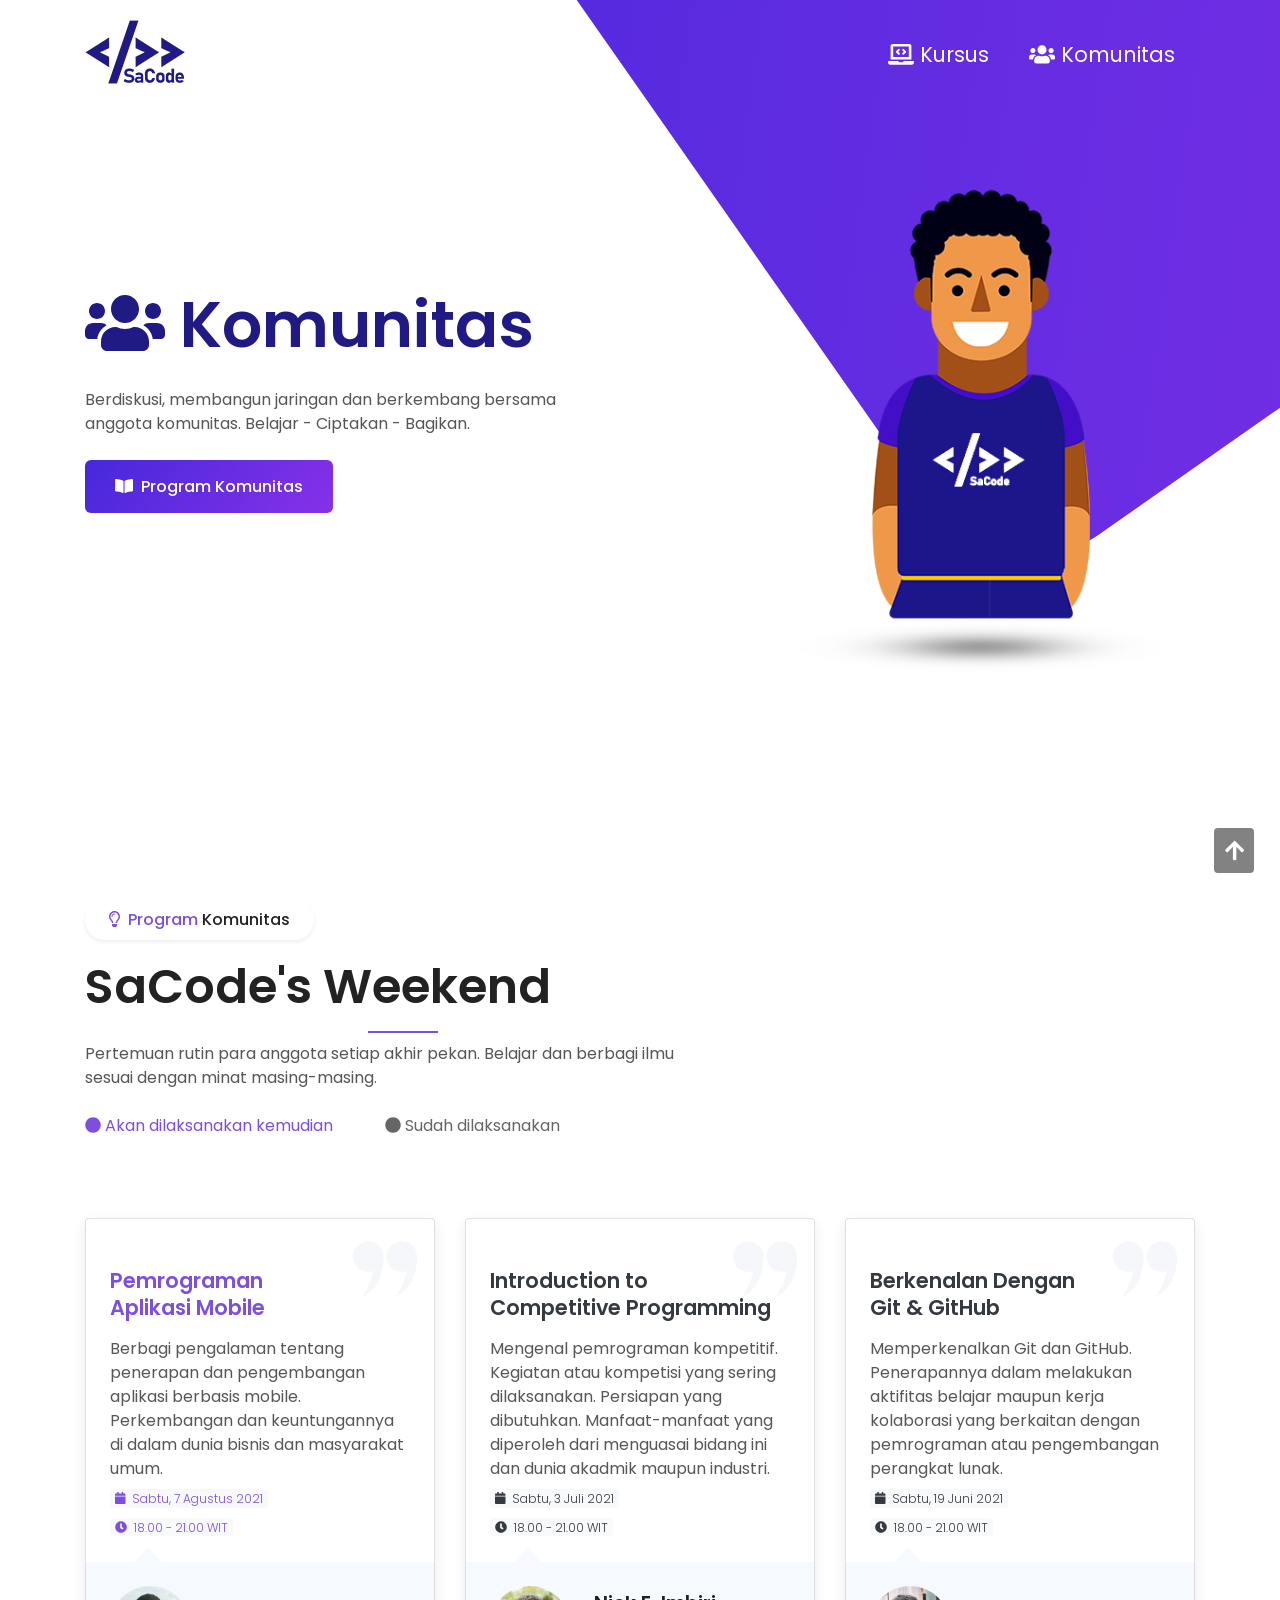
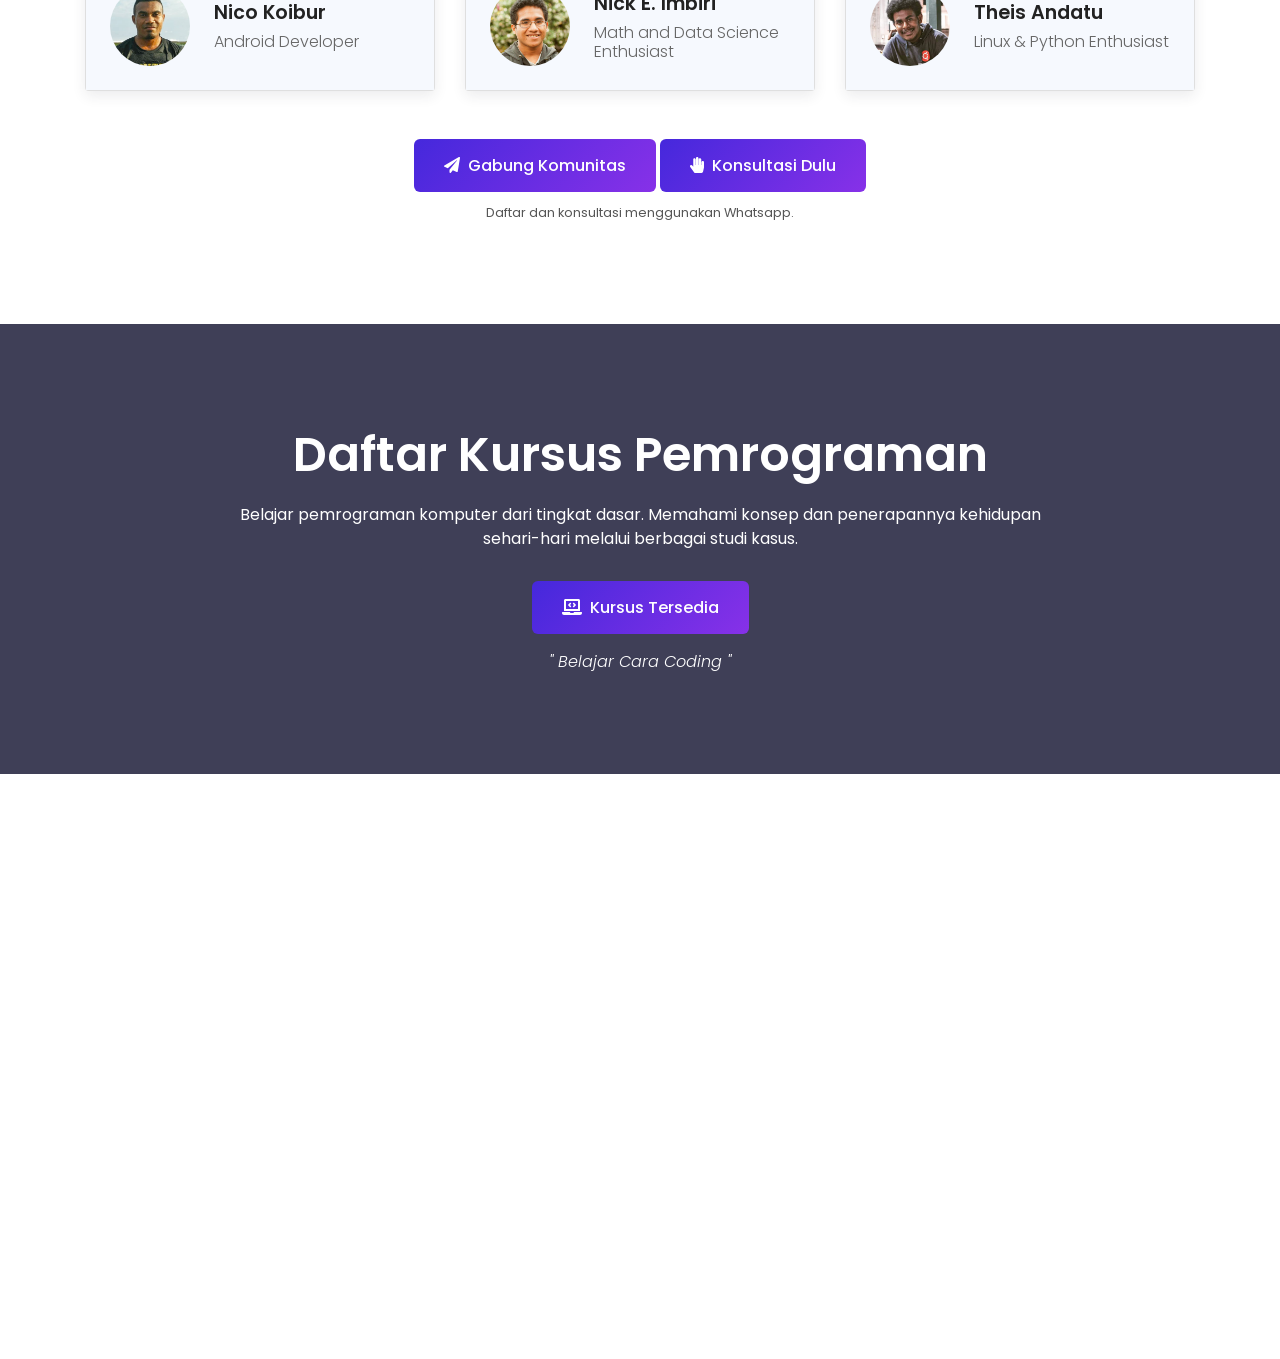
==== komunitas.html @ b1b169da "add all files" ====
<!doctype html>
<html class="no-js" lang="en">

<head>
    <meta charset="UTF-8">
    <meta name="description" content="">
    <meta http-equiv="X-UA-Compatible" content="IE=edge">
    <meta name="viewport" content="width=device-width, initial-scale=1, shrink-to-fit=no">
    <!-- The above 4 meta tags *must* come first in the head; any other head content must come *after* these tags -->

    <!-- Title  -->
    <title>SaCode</title>
    <meta property="og:locale" content="id_ID" />
    <meta property="og:type" content="website" />
    <meta property="og:title" content="Komunitas SaCode - Learn How To Code" />
    <meta property="og:description" content="Berdiskusi, membangun jaringan dan berkembang bersama
    anggota komunitas. Belajar - Ciptakan - Bagikan." />
    <meta property="og:url" content="https://sacode.web.id/komuntias" />
    <meta property="og:site_name" content="SaCode - Learn How To Code" />

    <!-- Favicon  -->
    <link rel="icon" href="assets/img/favicon.png">

    <!-- ***** All CSS Files ***** -->

    <!-- Style css -->
    <link rel="stylesheet" href="assets/css/style.css">

</head>

<body class="homepage-4">
    <!--====== Scroll To Top Area Start ======-->
    <div id="scrollUp" title="Scroll To Top">
        <i class="fas fa-arrow-up"></i>
    </div>
    <!--====== Scroll To Top Area End ======-->

    <div class="main">
        <!-- ***** Header Start ***** -->
        <header class="navbar navbar-sticky navbar-expand-lg navbar-dark">
            <div class="container position-relative">
                <a class="navbar-brand" href="/">
                    <img class="navbar-brand-regular" src="assets/img/logo/logo-sacode.png" alt="brand-logo">
                    <img class="navbar-brand-sticky" src="assets/img/logo/logo-sacode.png" alt="sticky brand-logo">
                </a>
                <button class="navbar-toggler d-lg-none" type="button" data-toggle="navbarToggler"
                    aria-label="Toggle navigation">
                    <span class="navbar-toggler-icon"></span>
                </button>

                <div class="navbar-inner">
                    <!--  Mobile Menu Toggler -->
                    <button class="navbar-toggler d-lg-none" type="button" data-toggle="navbarToggler"
                        aria-label="Toggle navigation">
                        <span class="navbar-toggler-icon"></span>
                    </button>
                    <nav>
                        <ul class="navbar-nav" id="navbar-nav">
                            <li class="nav-item">
                                <a class="nav-link" href="kursus"> <i class="fas fa-laptop-code"></i>
                                    Kursus</a>
                            </li>
                            <li class="nav-item">
                                <a class="nav-link" href="komunitas"> <i class="fas fa-users"></i> Komunitas</a>
                            </li>

                        </ul>
                    </nav>
                </div>
            </div>
        </header>
        <!-- ***** Header End ***** -->

        <!-- ***** Welcome Area Start ***** -->
        <section id="home" class="section welcome-area bg-inherit h-100vh overflow-hidden">
            <div class="shapes-container">
                <div class="bg-shape"></div>
            </div>
            <div class="container h-100">
                <div class="row align-items-center h-100">
                    <!-- Welcome Intro Start -->
                    <div class="col-12 col-md-7">
                        <div class="welcome-intro">
                            <h1 style="color:#201a84"><i class="fas fa-users"></i> Komunitas</h1>
                            <p class="my-4">Berdiskusi, membangun jaringan dan berkembang bersama <br> anggota
                                komunitas. Belajar - Ciptakan - Bagikan.
                            </p>
                            <a href="#programs" class="btn scroll"> <i class="fas fa-book-open mr-1"></i>
                                Program Komunitas</a>
                        </div>
                    </div>
                    <div class="col-12 col-md-5">
                        <!-- Welcome Thumb -->
                        <div class="welcome-thumb" data-aos="fade-down" data-aos-delay="500" data-aos-duration="1000">
                            <img src="assets/img/welcome/theis-sacode-avatar.png" alt="">
                        </div>
                    </div>
                </div>
            </div>
        </section>
        <!-- ***** Welcome Area End ***** -->



        <!-- ***** Programs Area Start ***** -->
        <section id="programs" class="review-area ptb_100">
            <div class="container">
                <div class="row">
                    <div class="col-12 col-md-10 col-lg-7">
                        <!-- Section Heading -->
                        <div class="section-heading">
                            <span class="d-inline-block rounded-pill shadow-sm fw-5 px-4 py-2 mb-3">
                                <i class="far fa-lightbulb text-primary mr-1"></i>
                                <span class="text-primary">Program</span>
                                Komunitas
                            </span>
                            <h2>SaCode's Weekend</h2>
                            <p class="d-none d-sm-block mt-4">Pertemuan rutin para anggota setiap akhir pekan.
                                Belajar dan berbagi ilmu sesuai dengan minat masing-masing. <br> <br>
                                <span class="text-primary"><i class="fas fa-circle"></i> Akan dilaksanakan
                                    kemudian</span>
                                <span class="text-secondary ml-lg-5"><i class="fas fa-circle"></i> Sudah
                                    dilaksanakan</span>
                            </p>
                            <p class="d-block d-sm-none mt-4">Pertemuan rutin para anggota setiap akhir pekan.
                                Belajar dan berbagi ilmu sesuai dengan minat masing-masing. <br> <br>
                                <span class="text-primary"><i class="fas fa-circle"></i> Akan dilaksanakan
                                    kemudian</span>
                                <span class="text-secondary ml-lg-5"><i class="fas fa-circle"></i> Sudah
                                    dilaksanakan</span>
                            </p>
                        </div>
                    </div>
                </div>
                <div class="row">
                    <div class="col-12 col-md-6 col-lg-4 res-margin">
                        <!-- Single Review -->
                        <div class="single-review card">
                            <!-- Card Top -->
                            <div class="card-top p-4">
                                <h4 class="text-primary mt-4 mb-3">Pemrograman<br> Aplikasi Mobile</h4>
                                <!-- Review Text -->
                                <div class="review-text">
                                    <p>Berbagi pengalaman tentang penerapan dan pengembangan aplikasi berbasis mobile.
                                        Perkembangan dan keuntungannya di dalam dunia bisnis dan masyarakat umum.</p>
                                    <span class="badge badge-dark bg-light mt-2 fw-3 text-primary">
                                        <i class="fas fa-calendar mr-1"></i> Sabtu, 7 Agustus 2021
                                    </span> <br>
                                    <span class="badge badge-dark bg-light mt-2 fw-3 text-primary">
                                        <i class="fas fa-clock mr-1"></i> 18.00 - 21.00 WIT
                                    </span>
                                </div>

                                <!-- Quotation Icon -->
                                <div class="quot-icon">
                                    <img class="avatar-md" src="assets/img/icon/quote.png" alt="">
                                </div>
                            </div>
                            <!-- Reviewer -->
                            <div class="reviewer media bg-gray p-4">
                                <!-- Reviewer Thumb -->
                                <div class="reviewer-thumb">
                                    <img class="avatar-lg radius-100"
                                        src="assets/img/sacodesweekend/sacodesweekend-nico.png" alt="">
                                </div>
                                <!-- Reviewer Media -->
                                <div class="reviewer-meta media-body align-self-center ml-4">
                                    <h5 class="reviewer-name color-primary mb-2">Nico Koibur</h5>
                                    <h6 class="text-secondary fw-3">Android Developer</h6>
                                </div>
                            </div>
                        </div>
                    </div>
                    <div class="col-12 col-md-6 col-lg-4 res-margin">
                        <!-- Single Review -->
                        <div class="single-review card">
                            <!-- Card Top -->
                            <div class="card-top p-4">
                                <h4 class="text-dark mt-4 mb-3">Introduction to<br> Competitive Programming</h4>
                                <!-- Review Text -->
                                <div class="review-text">
                                    <p>Mengenal pemrograman kompetitif. Kegiatan atau kompetisi yang sering
                                        dilaksanakan. Persiapan yang dibutuhkan. Manfaat-manfaat yang diperoleh dari
                                        menguasai bidang ini dan dunia akadmik maupun industri.</p>
                                    <span class="badge badge-dark bg-light mt-2 fw-3 text-dark">
                                        <i class="fas fa-calendar mr-1"></i> Sabtu, 3 Juli 2021
                                    </span> <br>
                                    <span class="badge badge-dark bg-light mt-2 fw-3 text-dark">
                                        <i class="fas fa-clock mr-1"></i> 18.00 - 21.00 WIT
                                    </span>
                                </div>

                                <!-- Quotation Icon -->
                                <div class="quot-icon">
                                    <img class="avatar-md" src="assets/img/icon/quote.png" alt="">
                                </div>
                            </div>
                            <!-- Reviewer -->
                            <div class="reviewer media bg-gray p-4">
                                <!-- Reviewer Thumb -->
                                <div class="reviewer-thumb">
                                    <img class="avatar-lg radius-100"
                                        src="assets/img/sacodesweekend/sacodesweekend-nick.png" alt="">
                                </div>
                                <!-- Reviewer Media -->
                                <div class="reviewer-meta media-body align-self-center ml-4">
                                    <h5 class="reviewer-name color-primary mb-2">Nick E. Imbiri</h5>
                                    <h6 class="text-secondary fw-3">Math and Data Science Enthusiast</h6>
                                </div>
                            </div>
                        </div>
                    </div>
                    <div class="col-12 col-md-6 col-lg-4 res-margin">
                        <!-- Single Review -->
                        <div class="single-review card">
                            <!-- Card Top -->
                            <div class="card-top p-4">
                                <h4 class="text-dark mt-4 mb-3">Berkenalan Dengan <br> Git & GitHub</h4>
                                <!-- Review Text -->
                                <div class="review-text">
                                    <p>Memperkenalkan Git dan GitHub. Penerapannya dalam melakukan aktifitas belajar
                                        maupun kerja kolaborasi yang berkaitan dengan pemrograman atau pengembangan
                                        perangkat
                                        lunak.</p>
                                    <span class="badge badge-dark bg-light mt-2 fw-3 text-dark">
                                        <i class="fas fa-calendar mr-1"></i> Sabtu, 19 Juni 2021
                                    </span> <br>
                                    <span class="badge badge-dark bg-light mt-2 fw-3 text-dark">
                                        <i class="fas fa-clock mr-1"></i> 18.00 - 21.00 WIT
                                    </span>
                                </div>

                                <!-- Quotation Icon -->
                                <div class="quot-icon">
                                    <img class="avatar-md" src="assets/img/icon/quote.png" alt="">
                                </div>
                            </div>
                            <!-- Reviewer -->
                            <div class="reviewer media bg-gray p-4">
                                <!-- Reviewer Thumb -->
                                <div class="reviewer-thumb">
                                    <img class="avatar-lg radius-100"
                                        src="assets/img/sacodesweekend/sacodesweekend-theis.png" alt="">
                                </div>
                                <!-- Reviewer Media -->
                                <div class="reviewer-meta media-body align-self-center ml-4">
                                    <h5 class="reviewer-name color-primary mb-2">Theis Andatu</h5>
                                    <h6 class="text-secondary fw-3">Linux & Python Enthusiast</h6>
                                </div>
                            </div>
                        </div>
                    </div>

                </div>

                <div class="row wow fadeInUp mt-5">
                    <div class="col-12 text-center">
                        <a href="https://wa.link/cdllbk" target="_blank" class="btn">
                            <div class="fas fa-paper-plane mr-1"></div> Gabung Komunitas
                        </a>
                        <a href="https://wa.link/e5fuha" target="_blank" class="btn">
                            <div class="fas fa-hand-paper mr-1"></div> Konsultasi Dulu
                        </a>
                    </div>
                    <div class="col-12 text-center mt-2">
                        <small>Daftar dan konsultasi menggunakan Whatsapp.</small>
                    </div>
                </div>

            </div>
        </section>
        <!-- ***** Programs Area End ***** -->





        <!-- ***** Download Area Start ***** -->
        <section class="section download-area overlay-dark ptb_100">
            <div class="container">
                <div class="row justify-content-center">
                    <div class="col-12 col-md-10 col-lg-9">
                        <!-- Download Text -->
                        <div class="download-text text-center">
                            <h2 class="text-white">Daftar Kursus Pemrograman</h2>
                            <p class="text-white my-3 d-none d-sm-block">Belajar pemrograman komputer dari tingkat
                                dasar. Memahami konsep dan penerapannya kehidupan sehari-hari melalui berbagai studi
                                kasus.</p>
                            <p class="text-white my-3 d-block d-sm-none">Belajar pemrograman komputer dari tingkat
                                dasar. Memahami konsep dan penerapannya kehidupan sehari-hari melalui berbagai studi
                                kasus.</p>
                            <!-- Store Buttons -->
                            <div class="button-group store-buttons d-flex justify-content-center">
                                <a href="kursus" class="btn btn-lg btn-primary">
                                    <i class="fas fa-laptop-code mr-1"></i> Kursus Tersedia
                                </a>
                            </div>
                            <span class="d-inline-block text-white fw-3 font-italic mt-3">" Belajar Cara Coding
                                "</span>
                        </div>
                    </div>
                </div>
            </div>
        </section>
        <!-- ***** Download Area End ***** -->


        <!--====== Height Emulator Area Start ======-->
        <div class="height-emulator d-none d-lg-block"></div>
        <!--====== Height Emulator Area End ======-->

        <!--====== Footer Area Start ======-->
        <footer class="footer-area footer-fixed">
            <!-- Footer Top -->
            <div class="footer-top ptb_100">
                <div class="container">
                    <div class="row">
                        <div class="col-12 col-sm-6 col-lg-3">
                            <!-- Footer Items -->
                            <div class="footer-items">
                                <!-- Courses Description -->
                                <h3>Paket Kursus</h3>
                                <p class="mt-2 mb-3">Membekali diri dengan pengetahuan dasar.</p>
                                <p class="mt-2 mb-3">Mengetahui cara belajar dan informasi tentang sumber-sumber
                                    belajar.</p>
                                <hr>
                                <a href="404" class="btn"><i class="fas fa-laptop-code mr-1"></i>
                                    Selengkapnya</a>
                            </div>
                        </div>
                        <div class="col-12 col-sm-6 col-lg-3">
                            <!-- Footer Items -->
                            <div class="footer-items">

                                <!-- Footer Title -->
                                <ul>
                                    <li class="py-2">
                                        <a href="#">
                                            <img src="assets/img/courses/01.png" alt="" class="img img-thumbnail">
                                        </a>
                                    </li>
                                </ul>
                            </div>
                        </div>
                        <div class="col-12 col-sm-6 col-lg-3">
                            <!-- Footer Items -->
                            <div class="footer-items">
                                <!-- Footer Title -->
                                <ul>
                                    <a href="#">
                                        <img src="assets/img/courses/02.png" alt="" class="img img-thumbnail">
                                    </a>
                                </ul>
                            </div>
                        </div>
                        <div class="col-12 col-sm-6 col-lg-3">
                            <!-- Footer Items -->
                            <div class="footer-items">
                                <!-- Footer Title -->
                                <ul>
                                    <a href="#">
                                        <img src="assets/img/courses/03.png" alt="" class="img img-thumbnail">
                                    </a>
                                </ul>
                            </div>
                        </div>
                    </div>
                </div>
            </div>
            <!-- Footer Bottom -->
            <div class="footer-bottom">
                <div class="container">
                    <div class="row">
                        <div class="col-12">
                            <!-- Copyright Area -->
                            <div
                                class="copyright-area d-flex flex-wrap justify-content-center justify-content-sm-between text-center py-4">
                                <!-- Copyright Left -->
                                <div class="copyright-left">
                                    <!-- Social Media -->
                                    <a href="https://instagram.com/sacode.papua" target="_blank" class="mr-2">
                                        <i class="fab fa-instagram"></i> Instagram
                                    </a>
                                    <a href="https://linkedin.com/" target="_blank" class="mr-2">
                                        <i class="fab fa-linkedin"></i> Linkedin
                                    </a>
                                    <a href="https://fb.me/sacode-papua" target="_blank" class="mr-2">
                                        <i class="fab fa-facebook"></i> Facebook
                                    </a>
                                    <a href="https://www.youtube.com/channel/UCXo-R3CHFiX8UTgnKbqu3ag" target="_blank"
                                        class="">
                                        <i class="fab fa-youtube"></i> Youtube
                                    </a>
                                </div>
                                <!-- Copyright Right -->
                                <div class="copyright-right">&copy; Copyrights 2021 <b>SaCode</b> All rights reserved.
                                </div>
                            </div>
                        </div>
                    </div>
                </div>
        </footer>
        <!--====== Footer Area End ======-->
    </div>


    <!-- ***** All jQuery Plugins ***** -->

    <!-- jQuery(necessary for all JavaScript plugins) -->
    <script src="assets/js/jquery/jquery.min.js"></script>

    <!-- Bootstrap js -->
    <script src="assets/js/bootstrap/popper.min.js"></script>
    <script src="assets/js/bootstrap/bootstrap.min.js"></script>

    <!-- Plugins js -->
    <script src="assets/js/plugins/plugins.min.js"></script>

    <!-- Active js -->
    <script src="assets/js/active.js"></script>
</body>

</html>
---- assets/css/style.css ----
/* ************************************************************
:: Template Name: sApp - App Landing Page Template
:: Template URI: https://theme-land.com/sapp/
:: Template Author Name: theme_land
:: Template Author URI: hridoy1272@gmail.com
:: Version: 1.0.0
:: Created: 31 January 2020
:: Updated: 14 October 2020
************************************************************ 
*
*
******* :: INDEX OF CSS :: *******
:: 1.0 WEB FONTS
:: 2.0 IMPORT ALL CSS
:: 3.0 GLOBAL CSS
:: 4.0 COMMON CSS
:: 5.0 PRELOADER CSS
:: 6.0 SCROLL TO TOP AREA CSS
:: 7.0 HEADER AREA CSS
:: 8.0 WELCOME AREA CSS
    :: 8.1 WELCOME AREA HOMEPAGE-3 CSS
    :: 8.2 WELCOME AREA HOMEPAGE-4 CSS
    :: 8.3 WELCOME AREA HOMEPAGE-6 CSS
:: 9.0 COUNTER AREA CSS
:: 10.0 FEATURES AREA CSS
:: 11.0 SERVICE AREA CSS
:: 12.0 DISCOVER AREA CSS
:: 13.0 WORK AREA CSS
:: 14.0 SCREENSHOTS AREA CSS
:: 15.0 REVIEWS AREA CSS
:: 16.0 TESTIMONIAL AREA CSS
:: 17.0 PRICE PLAN AREA CSS
:: 18.0 FAQ AREA CSS
:: 19.0 TEAM AREA CSS
:: 20.0 SUBSCRIBE AREA CSS
:: 21.0 BLOG AREA CSS
:: 22.0 BREADCRUMB AREA CSS
:: 23.0 BLOG PAGE AREA CSS
:: 24.0 BLOG PAGE DETAILS AREA CSS
:: 25.0 CONTACT AREA CSS
:: 26.0 FOOTER AREA CSS
:: 27.0 ERROR AREA CSS
:: 28.0 COMING SOON AREA CSS
:: 29.0 PREVIEW AREA CSS
****************************** */
/* ******************************
:: 1.0 WEB FONTS
****************************** */
@import url("https://fonts.googleapis.com/css?family=Poppins:300,400,500,600,700&display=swap");
/* ******************************
:: 2.0 IMPORT ALL CSS
****************************** */
@import url(vendor/bootstrap.min.css);
@import url(all.min.css);
@import url(fonts/flaticon.css);
@import url(vendor/animate.min.css);
@import url(vendor/aos.css);
@import url(vendor/owl.carousel.min.css);
@import url(vendor/slick.css);
@import url(vendor/jquery.fancybox.min.css);
/* ******************************
:: 3.0 GLOBAL CSS
****************************** */
:root {
  --primary-font: 'Poppins', sans-serif;
  --h1-size: 4rem;
  --h1-weight: 600;
  --h2-size: 3rem;
  --h2-weight: 600;
  --h3-size: 1.5rem;
  --h3-weight: 600;
  --h4-size: 1.3rem;
  --h4-weight: 600;
  --h5-size: 1.2rem;
  --h5-weight: 600;
  --h6-size: 1rem;
  --h6-weight: 600;
  --p-size: 1rem;
  --p-weight: 400;
  --nav-item-color: #444;
  --nav-hover-color: #2c2e30;
  --nav-toggler-color: #7e8085;
  --primary-color: #565656;
  --primary-color-2: #7c4fe0;
  --secondary-color: #666;
  --secondary-color-2: #777;
  --social-color-1: #3b5999;
  --social-color-2: #55acee;
  --social-color-3: #dd4b39;
  --social-color-4: #00b489;
  --white-color: #ffffff;
  --primary-t-color: #222;
  --primary-p-color: #565656;
  --primary-l-color: rgba(0, 0, 0, 0.12);
  --secondary-l-color: rgba(45, 49, 54, 0.09);
  --valid-color: #28a745;
  --invalid-color: #ffa200;
  --primary-bg-color: #f6f9fe;
  --primary-bg-color-2: linear-gradient(-47deg, #8731E8 0%, #4528DC 100%);
  --primary-bg-color-3: #ffffff;
  --primary-bg-color-4: rgba(16, 16, 45, 1);
  --nav-bg-color: #d3d3d3;
}

* {
  margin: 0;
  padding: 0;
}

body {
  font-family: var(--primary-font);
  font-size: 1rem;
  line-height: 1.5;
  font-weight: 400;
  color: var(--primary-color);
}

@media (max-width: 991px) {
  .canvas-open {
    overflow: hidden;
  }
  .canvas-open .main:before {
    width: 100%;
    opacity: .95;
    visibility: visible;
  }
}

.main {
  background: var(--primary-bg-color-3);
}

section,
.section {
  position: relative;
}

.container {
  width: 100%;
  margin: 0 auto;
}

h1,
h2,
h3,
h4,
h5,
h6 {
  color: var(--primary-t-color);
  margin-bottom: 0;
}

h1 {
  font-size: var(--h1-size);
  font-weight: var(--h1-weight);
  line-height: 1.2;
}

h2 {
  font-size: var(--h2-size);
  font-weight: var(--h2-weight);
  line-height: 1.3;
}

h3 {
  font-size: var(--h3-size);
  font-weight: var(--h3-weight);
  line-height: 1.5;
}

h4 {
  font-size: var(--h4-size);
  font-weight: var(--h4-weight);
  line-height: 1.3;
}

h5 {
  font-size: var(--h5-size);
  font-weight: var(--h5-weight);
}

h6 {
  font-size: var(--h6-size);
  font-weight: var(--h6-weight);
}

p {
  font-size: var(--p-size);
  font-weight: var(--p-weight);
  line-height: 1.5;
  color: var(--primary-p-color);
  margin-bottom: 0;
}

a {
  color: var(--nav-item-color);
  text-decoration: none;
  outline: none;
  -webkit-box-shadow: none;
          box-shadow: none;
  -webkit-transition: all 0.3s ease 0s;
  transition: all 0.3s ease 0s;
}

a:hover, a:focus {
  color: var(--primary-color-2);
  text-decoration: none;
  outline: none;
  -webkit-box-shadow: none;
          box-shadow: none;
}

.text-body > a {
  text-decoration: underline;
  color: #212529;
}

ol, ul {
  margin: 0;
  padding: 0;
}

ol li, ul li {
  list-style: none;
}

img {
  height: auto;
  max-width: 100%;
}

/* ******************************
:: 4.0 COMMON CSS
****************************** */
.fw-3 {
  font-weight: 300;
}

.fw-4 {
  font-weight: 400;
}

.fw-5 {
  font-weight: 500;
}

.fw-6 {
  font-weight: 600;
}

.fw-7 {
  font-weight: 700;
}

.op-5 {
  opacity: 0.5;
}

.avatar-sm {
  height: 3rem;
  width: 3rem;
}

.avatar-md {
  height: 4rem;
  width: 4rem;
}

.avatar-lg {
  height: 5rem;
  width: 5rem;
}

@media (max-width: 575px) {
  .avatar-lg {
    height: 4rem;
    width: 4rem;
  }
}

.text-underlined {
  text-decoration: underline;
}

.text-underlined:hover, .text-underlined:focus {
  text-decoration: underline;
}

.text-primary {
  color: var(--primary-color-2) !important;
}

.text-secondary {
  color: var(--secondary-color) !important;
}

.featured-icon > span::before {
  font-size: 4.25rem;
  line-height: 1;
  color: var(--secondary-color-2);
  margin: 0;
}

.radius-100 {
  border-radius: 100px !important;
}

.h-100vh {
  height: 100vh;
}

.owl-carousel .owl-item img {
  width: auto;
}

.owl-prev:focus,
.owl-next:focus {
  outline: none;
}

.form-control {
  font-size: 15px;
  height: 60px;
  border: none;
  outline: none;
  padding-left: 20px;
  border-radius: 8px;
  -webkit-box-shadow: 0 1px 5px rgba(0, 0, 0, 0.1);
          box-shadow: 0 1px 5px rgba(0, 0, 0, 0.1);
}

.form-control:focus {
  border: none;
  outline: none;
  -webkit-box-shadow: 0 5px 10px rgba(0, 0, 0, 0.1);
          box-shadow: 0 5px 10px rgba(0, 0, 0, 0.1);
}

/*SECTION HEADING*/
.section-heading {
  margin-bottom: 80px;
}

@media (max-width: 991px) {
  .section-heading {
    margin-bottom: 50px;
  }
}

.section-heading > span {
  color: var(--primary-t-color);
}

.section-heading > h2 {
  position: relative;
}

@media (max-width: 575px) {
  .section-heading > h2 {
    line-height: 1.5;
  }
}

.section-heading > h2::after {
  position: absolute;
  content: '';
  height: 2px;
  width: 70px;
  background-color: var(--primary-color-2);
  bottom: -15px;
  left: 50%;
  -webkit-transform: translateX(-50%);
          transform: translateX(-50%);
}

.homepage-5 .features-area .section-heading > h2::after,
.contact-page .contact-area .section-heading > h2::after {
  left: 0;
  -webkit-transform: inherit;
          transform: inherit;
}

/*SECTION PADDING*/
.pt_0 {
  padding-top: 0;
}

.ptb_50 {
  padding: 50px 0;
}

.ptb_100 {
  padding: 100px 0;
}

@media only screen and (min-width: 768px) and (max-width: 991px) {
  .ptb_100 {
    padding: 70px 0;
  }
}

@media (max-width: 767px) {
  .ptb_100 {
    padding: 50px 0;
  }
}

.ptb_150 {
  padding: 150px 0;
}

@media only screen and (min-width: 768px) and (max-width: 991px) {
  .ptb_150 {
    padding: 100px 0;
  }
}

@media (max-width: 767px) {
  .ptb_150 {
    padding: 50px 0;
  }
}

.ptb_180 {
  padding: 180px 0;
}

@media only screen and (min-width: 768px) and (max-width: 991px) {
  .ptb_180 {
    padding: 130px 0;
  }
}

@media (max-width: 767px) {
  .ptb_180 {
    padding: 130px 0;
  }
}

@media (max-width: 575px) {
  .ptb_180 {
    padding: 80px 0;
  }
}

/*BUTTONS*/
.btn {
  font-size: 1rem;
  font-weight: 500;
  color: var(--white-color);
  line-height: 1;
  text-align: center;
  padding: 18px 30px;
  border: 0 none;
  border-radius: 6px;
  outline: 0 none;
  position: relative;
  z-index: 1;
}

.btn:hover, .btn:focus, .btn:active {
  color: var(--white-color);
  -webkit-box-shadow: 0 10px 25px rgba(0, 0, 0, 0.1);
          box-shadow: 0 10px 25px rgba(0, 0, 0, 0.1);
}

.btn.sApp-btn {
  background: transparent none repeat scroll 0 0;
  color: var(--nav-item-color);
  border-radius: 100px;
  letter-spacing: 1px;
}

.btn.sApp-btn:hover, .btn.sApp-btn:focus {
  color: var(--white-color);
}

.btn.sApp-btn:hover:after, .btn.sApp-btn:focus:after {
  opacity: 0;
}

.btn.sApp-btn:before {
  position: absolute;
  content: "";
  height: calc(100% + 4px);
  width: calc(100% + 4px);
  top: -2px;
  left: -2px;
  border-radius: 100px;
  -webkit-transition: all 0.3s ease 0s;
  transition: all 0.3s ease 0s;
  z-index: -2;
}

.btn.sApp-btn:after {
  position: absolute;
  content: "";
  height: 100%;
  width: 100%;
  top: 0;
  left: 0;
  border-radius: 100px;
  background: var(--white-color) none repeat scroll 0 0;
  -webkit-transition: all 0.3s ease 0s;
  transition: all 0.3s ease 0s;
  z-index: -1;
}

.btn-success {
  background: var(--valid-color) !important;
  border-color: var(--valid-color) !important;
}

.button-group {
  margin-top: 30px;
}

.button-group a {
  margin-right: 10px;
}

@media (max-width: 575px) {
  .button-group a {
    margin-top: 0;
    margin-right: 5px;
  }
}

.button-group a:last-child {
  margin-right: 0;
}

@media (max-width: 575px) {
  .button-group a .btn {
    padding: 12px 20px;
  }
}

.store-buttons a {
  text-align: left;
}

.store-buttons img {
  max-width: 190px;
}

@media (max-width: 991px) {
  .store-buttons img {
    max-width: 180px;
  }
}

@media (max-width: 575px) {
  .store-buttons img {
    max-width: 160px;
  }
}

.store-buttons.store-black img {
  max-width: 170px;
  margin-bottom: 10px;
}

@media (max-width: 991px) {
  .store-buttons.store-black img {
    max-width: 160px;
  }
}

@media (max-width: 575px) {
  .store-buttons.store-black img {
    max-width: 140px;
  }
}

@media (max-width: 991px) {
  .res-margin {
    margin-bottom: 45px;
  }
}

@media (max-width: 767px) {
  .res-margin {
    margin-bottom: 30px;
  }
}

/*BG SHAPE*/
.shapes-container {
  position: absolute;
  top: 0;
  left: 0;
  right: 0;
  bottom: 0;
}

.shape {
  position: relative;
}

.bg-shape {
  position: absolute;
  height: 190%;
  width: 100%;
  display: block;
  border-radius: 120px;
  background: var(--primary-bg-color-2);
  bottom: 0;
  right: 0;
  -webkit-transform: translate(35%, -28%) rotate(-35deg);
          transform: translate(35%, -28%) rotate(-35deg);
  z-index: 0;
}

@media (max-width: 991px) {
  .bg-shape {
    height: 130%;
  }
}

/*SHAPE DIVIDER*/
.shape-bottom {
  position: absolute;
  top: auto;
  bottom: -1px;
  left: 0;
  right: 0;
}

.homepage-5 .shape-bottom svg {
  overflow: hidden;
  width: 100%;
  line-height: 0;
  direction: ltr;
  -webkit-transform: rotate(180deg);
          transform: rotate(180deg);
}

/*BACKGROUND OVERLAY*/
.bg-overlay {
  position: relative;
  z-index: 0;
}

.bg-overlay::after {
  position: absolute;
  content: '';
  height: 100%;
  width: 100%;
  top: 0;
  left: 0;
  background: var(--primary-bg-color-2);
  opacity: 0.94;
  z-index: -1;
}

.overlay-dark {
  position: relative;
  z-index: 0;
}

.overlay-dark::after {
  position: absolute;
  content: '';
  height: 100%;
  width: 100%;
  top: 0;
  left: 0;
  background-color: var(--primary-bg-color-4);
  opacity: 0.80;
  z-index: -1;
}

/*BACKGROUND COLORS*/
.bg-gray {
  background: var(--primary-bg-color);
}

.bg-inherit {
  background: inherit !important;
}

.btn,
.btn:active,
.btn.sApp-btn:before,
.benifits-item:after {
  background: var(--primary-bg-color-2);
}

/*SOCIAL ICONS*/
.social-icons svg {
  display: block;
  height: 100%;
  line-height: 45px;
  margin: 0 auto;
  -webkit-transition: all 0.3s ease 0s;
  transition: all 0.3s ease 0s;
}

.social-icons > a {
  margin: 5px;
  width: 45px;
  height: 45px;
  font-size: 20px;
  color: var(--white-color);
  border-radius: 3px;
  overflow: hidden;
  -webkit-transition: all 0.3s ease 0s;
  transition: all 0.3s ease 0s;
}

.social-icons > a:hover svg:first-child {
  margin-top: -45px;
}

.social-icons > a.facebook {
  background-color: var(--social-color-1) !important;
}

.social-icons > a.twitter {
  background-color: var(--social-color-2) !important;
}

.social-icons > a.google-plus {
  background-color: var(--social-color-3) !important;
}

.social-icons > a.vine {
  background-color: var(--social-color-4) !important;
}

/*BACKGROUND IMAGES*/
.welcome-area {
  background: rgba(0, 0, 0, 0) url("../img/bg/sacode-bg.jpg") no-repeat scroll center center/cover;
}

.homepage-3 .welcome-area {
  background: rgba(0, 0, 0, 0) url("../img/blog/sacode-bg.jpg") no-repeat scroll center center/cover;
}

.homepage-4 .welcome-area {
  background: rgba(0, 0, 0, 0) url("../img/blog/sacode-bg.jpg") no-repeat scroll center center/cover;
}

.homepage-5 .welcome-area {
  background: rgba(0, 0, 0, 0) url("../img/blog/sacode-bg.jpg") no-repeat scroll center center/cover;
}

.homepage-6 .welcome-area {
  background: rgba(0, 0, 0, 0) url("../img/blog/sacode-bg.jpg") no-repeat scroll center center/cover;
}

.accounts .welcome-area {
  background: rgba(0, 0, 0, 0) url("../img/bg/accounts.jpg") no-repeat scroll center center/cover;
  height: 100vh;
}

.features-slider-wrapper {
  background: rgba(0, 0, 0, 0) url("../img/mobile-slider.png") no-repeat scroll top center/cover;
}

.statistic-area {
  background: rgba(0, 0, 0, 0) url("../img/bg/pattern-bg.png") repeat scroll center center/cover;
}

.download-area {
  background: rgba(0, 0, 0, 0) url("../img/bg/download-bg.jpg") no-repeat fixed center center/cover;
}

.subscribe-area {
  background: rgba(0, 0, 0, 0) url("../img/bg/map.png") no-repeat scroll center center/cover;
}

.breadcrumb-area {
  background: rgba(0, 0, 0, 0) url("../img/bg/download-bg.jpg") no-repeat scroll center center/cover;
}

.blog .breadcrumb-area {
  background: rgba(0, 0, 0, 0) url("../img/blog/blog-5.jpg") no-repeat scroll center center/cover;
}

.inner-area {
  background: rgba(0, 0, 0, 0) url("../img/bg/sacode-bg.jpg") no-repeat scroll center center/cover;
}

.download-page .welcome-area {
  background: rgba(0, 0, 0, 0) url("../img/bg/download.jpg") no-repeat scroll center center/cover;
}

.inner .welcome-area {
  background: rgba(0, 0, 0, 0) url("../img/bg/sacode-bg.jpg") no-repeat scroll center center/cover;
  height: 100vh;
}

.preview .welcome-area {
  background: rgba(0, 0, 0, 0) url("../img/preview/preview-mockup.png") no-repeat fixed center center/cover;
}

/* ******************************
:: 5.0 PRELOADER AREA CSS
****************************** */
.preloader-main {
  position: fixed;
  height: 100%;
  width: 100%;
  top: 0;
  left: 0;
  bottom: 0;
  right: 0;
  z-index: 99999;
}

.preloader-main .preloader-wapper {
  height: 100vh;
  display: -webkit-box;
  display: -ms-flexbox;
  display: flex;
  -webkit-box-pack: center;
      -ms-flex-pack: center;
          justify-content: center;
  -webkit-box-align: center;
      -ms-flex-align: center;
          align-items: center;
}

.preloader-main .loader-section {
  position: fixed;
  top: 0;
  height: 100%;
  width: calc(50% + 1px);
  background-color: var(--primary-bg-color-3);
}

.preloader-main .loader-section.section-left {
  left: 0;
}

.preloader-main .loader-section.section-right {
  right: 0;
}

.preloader-main .preloader {
  position: relative;
  display: block;
  height: 80px;
  width: 170px;
  top: -40px;
  z-index: 99;
}

.preloader-main .loaded .section-right {
  -webkit-transform: translateX(101%);
          transform: translateX(101%);
  -webkit-transition: 0.7s 0.3s all cubic-bezier(0.1, 0.1, 0.1, 1);
  transition: 0.7s 0.3s all cubic-bezier(0.1, 0.1, 0.1, 1);
}

.preloader-main .loaded .section-left {
  -webkit-transform: translateX(-101%);
          transform: translateX(-101%);
  -webkit-transition: 0.7s 0.3s all cubic-bezier(0.1, 0.1, 0.1, 1);
  transition: 0.7s 0.3s all cubic-bezier(0.1, 0.1, 0.1, 1);
}

.preloader-main .loaded .preloader {
  -webkit-transition: 0.3s ease-out;
  transition: 0.3s ease-out;
  visibility: hidden;
  opacity: 0;
}

.preloader-main circle.dot:nth-of-type(1) {
  -webkit-animation: slide 2s ease infinite;
          animation: slide 2s ease infinite;
}

.preloader-main circle.dot:nth-of-type(2) {
  -webkit-transform: translateX(55px);
          transform: translateX(55px);
  -webkit-animation: slide 2s ease infinite;
          animation: slide 2s ease infinite;
  -webkit-animation-delay: 1s;
          animation-delay: 1s;
}

@-webkit-keyframes slide {
  0%,
  100% {
    -webkit-transform: translateX(0px);
            transform: translateX(0px);
  }
  50% {
    -webkit-transform: translateX(70px);
            transform: translateX(70px);
  }
}

@keyframes slide {
  0%,
  100% {
    -webkit-transform: translateX(0px);
            transform: translateX(0px);
  }
  50% {
    -webkit-transform: translateX(70px);
            transform: translateX(70px);
  }
}

/* ******************************
:: 6.0 SCROLL TO TOP AREA CSS
****************************** */
#scrollUp {
  position: fixed;
  display: none;
  height: 45px;
  width: 40px;
  right: 2%;
  bottom: 3%;
  border-radius: 4px;
  background-color: rgba(35, 35, 35, 0.65);
  text-align: center;
  cursor: pointer;
  -webkit-transition: all 0.4s ease-in-out 0s;
  transition: all 0.4s ease-in-out 0s;
  z-index: 500;
}

#scrollUp > svg {
  display: block;
  height: 100%;
  font-size: 22px;
  color: var(--white-color);
  margin: 0 auto;
}

#scrollUp:hover {
  background-color: var(--secondary-color);
}

/* ******************************
:: 7.0 HEADER AREA CSS
****************************** */
@media (max-width: 991px) {
  .main:before {
    content: "";
    position: fixed;
    top: 0;
    left: 0;
    height: 100%;
    width: 0;
    background: var(--white-color);
    z-index: 3;
    opacity: 0;
    visibility: hidden;
    -webkit-transition: .3s;
    transition: .3s;
  }
}

.navbar {
  position: absolute;
  top: 0;
  left: 0;
  right: 0;
  padding-top: 0;
  padding-bottom: 0;
  z-index: 999;
  -webkit-transition: .3s;
  transition: .3s;
  background: transparent;
}

@media (max-width: 991px) {
  .navbar {
    padding-top: 0.625rem;
    padding-bottom: 0.625rem;
  }
  .navbar .navbar-toggler {
    position: absolute !important;
    top: auto;
    right: 0;
    bottom: auto;
    left: auto;
    border: none;
    height: 100%;
    width: 3.75rem;
    background-image: none;
    border-radius: 0;
    z-index: 1;
    display: inline-block;
  }
  .navbar .navbar-toggler .navbar-toggler-icon {
    position: absolute;
    top: 0;
    right: 0;
    left: 0;
    bottom: 0;
    margin: auto;
    height: 3px;
    width: 50%;
    background: var(--nav-toggler-color);
    display: inline-block;
    background-image: none !important;
    -webkit-transition: .3s ease-in-out;
    transition: .3s ease-in-out;
  }
  .navbar .navbar-toggler .navbar-toggler-icon::before, .navbar .navbar-toggler .navbar-toggler-icon::after {
    content: "";
    background: var(--nav-toggler-color);
    left: 0;
    height: 100%;
    width: 100%;
    position: absolute;
    -webkit-transition: .3s ease-in-out;
    transition: .3s ease-in-out;
  }
  .navbar .navbar-toggler .navbar-toggler-icon::before {
    top: -0.625rem;
  }
  .navbar .navbar-toggler .navbar-toggler-icon::after {
    top: 0.625rem;
  }
  .navbar .navbar-toggler .navbar-toggler-icon.active {
    background-color: transparent;
    -webkit-transform: scale(0.85) rotate(270deg);
            transform: scale(0.85) rotate(270deg);
  }
  .navbar .navbar-toggler .navbar-toggler-icon.active::before {
    top: 0;
    -webkit-transform: scale(0.65) rotate(45deg);
            transform: scale(0.65) rotate(45deg);
  }
  .navbar .navbar-toggler .navbar-toggler-icon.active::after {
    top: 0;
    -webkit-transform: scale(0.65) rotate(-45deg);
            transform: scale(0.65) rotate(-45deg);
  }
  .navbar .navbar-inner {
    position: fixed;
    top: 0;
    bottom: 0;
    width: 20rem;
    padding-top: 2.5rem;
    background-color: var(--white-color);
    -webkit-box-shadow: 0 0.5rem 1.875rem rgba(0, 0, 0, 0.15);
            box-shadow: 0 0.5rem 1.875rem rgba(0, 0, 0, 0.15);
    border-radius: 0;
    overflow-y: auto;
    z-index: 1050;
    right: -100%;
    -webkit-transition: right 0.3s 0.2s;
    transition: right 0.3s 0.2s;
  }
  .navbar .navbar-inner .dropdown-menu {
    border: medium none;
    background: none;
    border-radius: 0;
    -webkit-box-shadow: none;
            box-shadow: none;
    float: none;
    margin: 0;
    padding-top: 0;
    position: static;
  }
  .navbar .navbar-inner .dropdown-menu::before {
    content: none;
  }
  .navbar .navbar-inner .navbar-toggler {
    position: absolute;
    height: 2.5rem;
    top: 0;
  }
  .navbar.active {
    display: block;
  }
  .navbar.active .navbar-inner {
    right: 0;
  }
}

.navbar .navbar-nav .nav-link {
  padding-right: 1.25rem;
  padding-left: 1.25rem;
  -webkit-transition: .3s;
  transition: .3s;
  font-size: 130%;
}

@media (min-width: 992px) {
  .navbar .navbar-nav .nav-link {
    padding-top: 1.875rem;
    padding-bottom: 1.875rem;
  }
}

@media (max-width: 991px) {
  .navbar .navbar-nav .nav-link {
    border-bottom: 1px solid #eee;
    padding-top: 0.75rem;
    padding-bottom: 0.75rem;
  }
}

@media (min-width: 992px) {
  .navbar .navbar-nav li:hover > ul.dropdown-menu {
    opacity: 1;
    -webkit-transform: translateY(-10px);
            transform: translateY(-10px);
    visibility: visible;
  }
}

.navbar.navbar-sticky {
  -webkit-transition: none;
  transition: none;
}

.navbar .navbar-brand-sticky {
  display: none;
}

.navbar.navbar-sticky-moved-up {
  position: fixed;
  top: 0;
  background: var(--white-color);
  margin-top: -100px;
}

.navbar.navbar-sticky-transitioned {
  -webkit-transition: .3s;
  transition: .3s;
}

.navbar.navbar-dark .navbar-nav .nav-link {
  color: var(--white-color);
}

@media (max-width: 991px) {
  .navbar.navbar-dark .navbar-nav .nav-link {
    color: #54565a;
  }
  .navbar.navbar-dark .navbar-nav .nav-link:hover, .navbar.navbar-dark .navbar-nav .nav-link:focus, .navbar.navbar-dark .navbar-nav .nav-link.active, .navbar.navbar-dark .navbar-nav .nav-link.current-menu-item {
    color: var(--nav-hover-color);
  }
}

.navbar.navbar-dark .btn-outline {
  color: var(--white-color);
}

.navbar.navbar-dark.navbar-sticky-on .navbar-nav .nav-link {
  color: var(--nav-item-color);
}

.navbar.navbar-dark.navbar-sticky-on .navbar-nav .nav-link:hover, .navbar.navbar-dark.navbar-sticky-on .navbar-nav .nav-link:focus, .navbar.navbar-dark.navbar-sticky-on .navbar-nav .nav-link.active, .navbar.navbar-dark.navbar-sticky-on .navbar-nav .nav-link.current-menu-item {
  color: var(--nav-hover-color);
}

@media (max-width: 991px) {
  .navbar.navbar-dark .navbar-toggler-icon {
    background: var(--white-color);
  }
  .navbar.navbar-dark .navbar-toggler-icon::before, .navbar.navbar-dark .navbar-toggler-icon::after {
    background: var(--white-color);
  }
  .navbar.navbar-dark .navbar-toggler-icon.active::before, .navbar.navbar-dark .navbar-toggler-icon.active::after {
    background: var(--nav-toggler-color);
  }
  .navbar.navbar-dark .dropdown.show > .nav-link {
    color: var(--nav-hover-color);
  }
}

.navbar.navbar-sticky-on {
  margin-top: 0;
  -webkit-transition: .3s;
  transition: .3s;
  -webkit-box-shadow: rgba(0, 0, 0, 0.1) 0px 0px 20px;
          box-shadow: rgba(0, 0, 0, 0.1) 0px 0px 20px;
}

.navbar.navbar-sticky-on .navbar-brand-regular {
  display: none;
}

.navbar.navbar-sticky-on .navbar-brand-sticky {
  display: inline;
}

@media (min-width: 992px) {
  .navbar.navbar-sticky-on .navbar-nav .nav-link {
    padding-top: 1.625rem;
    padding-bottom: 1.625rem;
  }
}

@media (max-width: 991px) {
  .navbar.navbar-sticky-on .navbar-toggler-icon {
    background: var(--nav-toggler-color);
  }
  .navbar.navbar-sticky-on .navbar-toggler-icon::before, .navbar.navbar-sticky-on .navbar-toggler-icon::after {
    background: var(--nav-toggler-color);
  }
}

.dropdown .dropdown-toggle:after {
  margin-left: 4px;
  vertical-align: 1px;
  border-top: 5px solid;
  border-right: 5px solid transparent;
  border-left: 5px solid transparent;
  color: var(--nav-bg-color);
  -webkit-transition: .3s;
  transition: .3s;
}

.dropdown .dropdown-menu {
  border: 0;
  padding: 0.625rem 0;
  margin: 0;
  -webkit-transition: .3s;
  transition: .3s;
}

@media (min-width: 992px) {
  .dropdown .dropdown-menu {
    opacity: 0;
    display: block;
    visibility: hidden;
    min-width: 14.375rem;
    margin-top: 0;
    -webkit-transform: translateY(20px);
            transform: translateY(20px);
  }
}

.dropdown .dropdown-menu:before {
  content: '';
  position: absolute !important;
  top: -10px;
  right: auto;
  bottom: auto;
  left: 10px;
  width: 0;
  height: 0;
  border-left: 10px solid transparent;
  border-right: 10px solid transparent;
  border-bottom: 10px solid var(--white-color);
}

.dropdown .dropdown-menu > li {
  padding: 0 0.625rem;
}

.dropdown .dropdown-menu .dropdown-item {
  padding-top: 0.625rem;
  padding-bottom: 0.625rem;
  padding-right: 0.625rem;
  padding-left: 0.625rem;
  text-transform: uppercase;
  font-size: 0.8125rem;
  font-weight: 700;
  color: var(--nav-hover-color);
  -webkit-transition: .3s;
  transition: .3s;
}

.dropdown .dropdown-menu .dropdown-item.active, .dropdown .dropdown-menu .dropdown-item:active {
  background: #f8f9fa;
}

.dropdown .dropdown-menu .dropdown-submenu {
  position: relative;
}

.dropdown .dropdown-menu .dropdown-submenu > .dropdown-menu {
  top: 0;
  left: 100%;
  margin-top: -6px;
}

.dropdown .dropdown-menu .dropdown-submenu > .dropdown-menu:before {
  content: '';
  position: absolute !important;
  top: 30px;
  right: auto;
  bottom: auto;
  left: -10px;
  width: 0;
  height: 0;
  border-top: 10px solid transparent;
  border-bottom: 10px solid transparent;
  border-right: 10px solid var(--white-color);
}

.dropdown .dropdown-menu .dropdown-submenu .dropdown-toggle:after {
  position: absolute;
  right: 24px;
  top: 20px;
  color: var(--nav-bg-color);
}

.dropdown .dropdown-menu .dropdown-submenu:hover .dropdown-toggle:after {
  text-decoration: underline;
  -webkit-transform: rotate(-90deg);
          transform: rotate(-90deg);
}

.dropdown-divider {
  border-color: #8d98b7;
}

/* ******************************
:: 8.0 WELCOME AREA CSS
****************************** */
.welcome-area {
  height: 800px;
  z-index: 1;
}

@media (max-width: 991px) {
  .welcome-area {
    height: 700px !important;
  }
}

@media (max-width: 767px) {
  .welcome-area {
    height: 100% !important;
    padding-top: 90px;
  }
}

@media (max-width: 767px) {
  .welcome-area .welcome-intro {
    margin-top: 30px;
  }
}

@media (max-width: 575px) {
  .welcome-area .welcome-intro {
    margin-top: 0;
  }
}

.welcome-area .welcome-thumb {
  max-width: 300px;
  padding-top: 70px;
}

@media (max-width: 767px) {
  .welcome-area .welcome-thumb {
    max-width: 270px;
    padding-top: 20px;
  }
}

@media (max-width: 575px) {
  .welcome-area .welcome-thumb {
    max-width: 230px;
  }
}

.welcome-area .welcome-thumb .play-btn {
  position: relative;
  display: inline-block;
  height: 100px;
  width: 100px;
  background-color: var(--white-color);
  border-radius: 50%;
}

@media (max-width: 575px) {
  .welcome-area .welcome-thumb .play-btn {
    height: 80px;
    width: 80px;
  }
}

.welcome-area .welcome-thumb .play-btn .btn-circle {
  position: absolute;
  top: 0;
  left: 0;
  right: 0;
  bottom: 0;
  height: 100%;
  width: 100%;
  border-radius: 50%;
  background-color: rgba(255, 255, 255, 0.2);
}

.welcome-area .welcome-thumb .play-btn .btn-circle.play-animation {
  -webkit-animation: grow 3s infinite;
          animation: grow 3s infinite;
}

.welcome-area .welcome-thumb .play-btn .btn-circle.play-animation.animation-short {
  -webkit-animation-delay: .5s;
          animation-delay: .5s;
}

.welcome-area .welcome-thumb .play-btn .play-icon {
  font-size: 22px;
  color: var(--primary-color-2);
  position: absolute;
  top: 50%;
  left: 50%;
  -webkit-transform: translate(-50%, -50%);
          transform: translate(-50%, -50%);
}

.welcome-area .video-icon {
  position: absolute;
  top: 50%;
  left: 70%;
  -webkit-transform: translateY(-50%);
          transform: translateY(-50%);
}

.welcome-area .shape-bottom {
  z-index: -1;
}

.welcome-area.bg-overlay::after {
  z-index: -2;
}

@media (min-width: 992px) {
  .download-page .welcome-intro > h1 {
    font-size: 3.8em;
  }
  .download-page .welcome-intro p {
    font-size: 16px;
  }
}

@-webkit-keyframes grow {
  from {
    -webkit-transform: scale(1);
            transform: scale(1);
    opacity: 1;
  }
  to {
    -webkit-transform: scale(1.5);
            transform: scale(1.5);
    opacity: 0;
  }
}

@keyframes grow {
  from {
    -webkit-transform: scale(1);
            transform: scale(1);
    opacity: 1;
  }
  to {
    -webkit-transform: scale(1.5);
            transform: scale(1.5);
    opacity: 0;
  }
}

/* ***********************************
:: 8.1 WELCOME AREA HOMEPAGE-3 CSS
**************************************/
@media (min-width: 992px) {
  .homepage-2 .welcome-thumb {
    max-width: 400px;
  }
}

.homepage-3 .welcome-area .subscribe-form {
  position: relative;
  display: block;
  width: 80%;
}

@media (max-width: 991px) {
  .homepage-3 .welcome-area .subscribe-form {
    width: 100%;
  }
}

.homepage-3 .welcome-area .subscribe-form input {
  font-size: 14px;
  border-radius: 10px;
  text-indent: 3%;
  -webkit-box-shadow: 0 1px 6px 0 rgba(32, 33, 36, 0.28);
          box-shadow: 0 1px 6px 0 rgba(32, 33, 36, 0.28);
}

@media (max-width: 575px) {
  .homepage-3 .welcome-area .subscribe-form input {
    text-indent: 0;
  }
}

.homepage-3 .welcome-area .subscribe-form button {
  position: absolute;
  right: 0;
  top: 0;
  bottom: 0;
}

@media (max-width: 575px) {
  .homepage-3 .welcome-area .subscribe-form button {
    padding: 18px 20px;
  }
}

.homepage-3 .welcome-area .shape-bottom svg {
  -webkit-transform: scale(1.05);
          transform: scale(1.05);
}

/* ***********************************
:: 8.2 WELCOME AREA HOMEPAGE-4 CSS
**************************************/
.homepage-4 .welcome-thumb {
  max-width: 100%;
}

@media (max-width: 767px) {
  .homepage-4 .welcome-thumb {
    max-width: 350px;
  }
}

.homepage-4 .welcome-thumb > img {
  position: relative;
  -webkit-animation: bounceHero 3s infinite;
          animation: bounceHero 3s infinite;
}

@-webkit-keyframes bounceHero {
  0% {
    top: 0px;
  }
  50% {
    top: 25px;
  }
  100% {
    top: 0px;
  }
}

@keyframes bounceHero {
  0% {
    top: 0px;
  }
  50% {
    top: 25px;
  }
  100% {
    top: 0px;
  }
}

/* ***********************************
:: 8.3 WELCOME AREA HOMEPAGE-5 CSS
**************************************/
@media (max-width: 991px) {
  .homepage-5 .welcome-area {
    height: 1150px !important;
  }
}

@media (max-width: 767px) {
  .homepage-5 .welcome-area {
    height: 100% !important;
    padding-top: 90px;
  }
}

.homepage-5 .contact-top > h3 {
  font-size: 2em;
}

@media (max-width: 575px) {
  .homepage-5 .contact-top > h3 {
    font-size: 1.8em;
  }
}

.homepage-5 .contact-top h5 {
  line-height: 1.4;
}

@media (max-width: 575px) {
  .homepage-5 .contact-top h5 {
    font-size: 16px;
  }
}

.homepage-5 .contact-bottom > span a {
  color: var(--primary-t-color);
  text-decoration: underline;
}

/* ***********************************
:: 8.4 WELCOME AREA HOMEPAGE-6 CSS
**************************************/
.homepage-6 .shape-bottom {
  -webkit-transform: rotate(180deg);
          transform: rotate(180deg);
}

.homepage-6 .shape-bottom svg {
  position: relative;
  display: block;
  width: calc(100% + 1.3px);
  left: 50%;
  -webkit-transform: translateX(-50%) rotateY(180deg);
          transform: translateX(-50%) rotateY(180deg);
}

@media (max-width: 991px) {
  .inner .welcome-area {
    height: 700px !important;
  }
}

/* ******************************
:: 9.0 COUNTER AREA CSS
****************************** */
.counter-area .single-counter {
  position: relative;
}

.counter-area .single-counter::after {
  position: absolute;
  content: '';
  height: 70%;
  width: 1px;
  background-color: var(--primary-t-color);
  top: 50%;
  right: 0;
  -webkit-transform: translateY(-50%);
          transform: translateY(-50%);
  opacity: 0.15;
}

@media (max-width: 767px) {
  .counter-area .single-counter::after {
    height: 45%;
  }
}

.counter-area .single-counter span {
  font-size: 3em;
  background-image: var(--primary-bg-color-2);
  -webkit-background-clip: text;
  background-clip: text;
  -webkit-text-fill-color: transparent;
}

@media (max-width: 991px) {
  .counter-area .single-counter span {
    font-size: 2.5em;
  }
}

.counter-area .col-5.single-counter:last-of-type::after {
  display: none;
}

@media (max-width: 575px) {
  .counter-area .col-5.single-counter:nth-child(2n)::after {
    display: none;
  }
}

/* ******************************
:: 10.0 FEATURES AREA CSS
****************************** */
.features-area .features-slider-wrapper {
  padding: 67px 23px 90px 26px;
  background-size: 100%;
  max-width: 290px;
  margin: 0 auto;
}

@media (max-width: 767px) {
  .features-area .features-slider-wrapper {
    padding: 52px 18px 90px 21px;
    max-width: 245px;
  }
}

@media (max-width: 575px) {
  .features-area .features-slider-wrapper {
    padding: 52px 18px 90px 21px;
    max-width: 220px;
  }
}

.features-area.style-two .image-box {
  position: relative;
  -webkit-box-shadow: 0 3px 20px 0px var(--primary-l-color);
          box-shadow: 0 3px 20px 0px var(--primary-l-color);
  border-radius: 1.5rem;
  -webkit-transition: -webkit-transform 0.3s ease 0s;
  transition: -webkit-transform 0.3s ease 0s;
  transition: transform 0.3s ease 0s;
  transition: transform 0.3s ease 0s, -webkit-transform 0.3s ease 0s;
}

.features-area.style-two .image-box:hover {
  -webkit-transform: translateY(-10px);
          transform: translateY(-10px);
  -webkit-box-shadow: 0 1rem 3rem rgba(31, 45, 61, 0.125) !important;
          box-shadow: 0 1rem 3rem rgba(31, 45, 61, 0.125) !important;
}

/* ******************************
:: 11.0 SERVICE AREA CSS
****************************** */
.service-list.style-two > li {
  list-style: disc;
  margin-left: 1rem;
}

.service-icon span {
  height: 54px;
  width: 54px;
  display: inline-block;
  text-align: center;
  line-height: 54px;
  font-size: 1.5rem;
  color: var(--primary-color-2);
  border-radius: 4px;
  background-color: var(--white-color);
  border: 1px solid var(--primary-l-color);
  -webkit-box-shadow: 0 1px 3px var(--primary-l-color);
          box-shadow: 0 1px 3px var(--primary-l-color);
  -webkit-transition: all 0.3s ease 0s;
  transition: all 0.3s ease 0s;
}

/* ******************************
:: 12.0 DISCOVER AREA CSS
****************************** */
.discover-area .list-box .icon {
  color: var(--primary-color-2);
}

@media (max-width: 575px) {
  .discover-area .discover-thumb {
    max-width: 300px;
  }
}

/* ******************************
:: 13.0 WORK AREA CSS
****************************** */
.work-area .single-work {
  position: relative;
}

.work-area .single-work::after {
  position: absolute;
  content: '\f054';
  font-size: 45px;
  font-weight: 900;
  color: var(--white-color);
  font-family: 'Font Awesome 5 Free';
  top: 50%;
  right: 0;
  margin-right: -50px;
  -webkit-transform: translateY(-50%);
          transform: translateY(-50%);
  -webkit-transition: -webkit-transform 0.3s;
  transition: -webkit-transform 0.3s;
  transition: transform 0.3s;
  transition: transform 0.3s, -webkit-transform 0.3s;
}

@media (max-width: 767px) {
  .work-area .single-work::after {
    display: none;
  }
}

.work-area .single-work:hover::after {
  -webkit-transform: translateX(5px) translateY(-50%);
          transform: translateX(5px) translateY(-50%);
}

.work-area .col-12:last-of-type .single-work::after {
  display: none;
}

/* ******************************
:: 14.0 SCREENSHOTS AREA CSS
****************************** */
.app-screenshots .single-screenshot {
  position: relative;
  -webkit-transform: scale(0.9);
          transform: scale(0.9);
}

@media (max-width: 575px) {
  .app-screenshots .single-screenshot > img {
    max-width: 270px;
    margin: 0 auto;
  }
}

.app-screenshots .slick-dots {
  display: -webkit-box;
  display: -ms-flexbox;
  display: flex;
  position: absolute;
  bottom: -40px;
  left: 50%;
  -webkit-transform: translateX(-50%);
          transform: translateX(-50%);
}

.app-screenshots .slick-dots li button {
  font-size: 0;
  height: 8px;
  width: 8px;
  background-color: rgba(0, 0, 0, 0.1);
  border: none;
  outline: none;
  border-radius: 50%;
  margin: 5px;
  -webkit-transition: all 0.4s ease 0s;
  transition: all 0.4s ease 0s;
}

.app-screenshots .slick-dots .slick-active button {
  background-color: var(--primary-color-2);
  -webkit-box-shadow: 0 1px 5px var(--primary-color-2);
          box-shadow: 0 1px 5px var(--primary-color-2);
}

/* ******************************
:: 15.0 REVIEWS AREA CSS
****************************** */
.single-review {
  -webkit-box-shadow: 0 0.313rem 0.875rem var(--secondary-l-color);
          box-shadow: 0 0.313rem 0.875rem var(--secondary-l-color);
  -webkit-transition: all 0.3s ease 0s;
  transition: all 0.3s ease 0s;
}

.single-review .card-top {
  position: relative;
}

.single-review .quot-icon {
  position: absolute;
  top: 5%;
  right: 5%;
}

.single-review .reviewer {
  position: relative;
}

.single-review .reviewer::after {
  position: absolute;
  content: '';
  height: 20px;
  width: 20px;
  background-color: var(--primary-bg-color);
  bottom: calc(100% - 10px);
  left: 15%;
  -webkit-transform: rotate(45deg);
          transform: rotate(45deg);
}

.single-review:hover {
  -webkit-box-shadow: 0 1rem 3rem rgba(31, 45, 61, 0.125);
          box-shadow: 0 1rem 3rem rgba(31, 45, 61, 0.125);
}

/* ******************************
:: 16.0 TESTIMONIAL AREA CSS
****************************** */
.testimonial-area .single-testimonial img {
  width: 100px;
  height: 100px;
  border: 1px solid var(--primary-l-color);
  border-radius: 50%;
}

.testimonial-area .single-testimonial .client-rating {
  color: var(--invalid-color);
}

.testimonial-area .owl-dots {
  position: absolute;
  left: 50%;
  bottom: 0;
  -webkit-transform: translateX(-50%);
          transform: translateX(-50%);
}

@media (max-width: 767px) {
  .testimonial-area .owl-dots {
    bottom: -15px;
  }
}

.testimonial-area .owl-dots .owl-dot {
  height: 8px;
  width: 8px;
  background-color: var(--primary-l-color);
  border-radius: 50%;
  outline: none;
  margin: 5px;
  -webkit-transition: all 0.4s ease 0s;
  transition: all 0.4s ease 0s;
}

.testimonial-area .owl-dots .owl-dot.active {
  background-color: var(--primary-color-2);
  -webkit-box-shadow: 0 1px 5px var(--primary-color-2);
          box-shadow: 0 1px 5px var(--primary-color-2);
}

/* ******************************
:: 17.0 PRICE PLAN AREA CSS
****************************** */
.single-price-plan {
  background-color: var(--primary-bg-color-3);
  border-radius: 1rem;
  -webkit-box-shadow: 0 0.313rem 0.875rem var(--secondary-l-color);
          box-shadow: 0 0.313rem 0.875rem var(--secondary-l-color);
}

.single-price-plan .plan-title > h4 {
  letter-spacing: 3px;
  opacity: 0.8;
}

.single-price-plan .plan-price > h2 {
  font-size: 3em;
  background-image: var(--primary-bg-color-2);
  -webkit-background-clip: text;
  background-clip: text;
  -webkit-text-fill-color: transparent;
}

.single-price-plan .plan-price > h2 > small {
  font-size: 60%;
}

.single-price-plan .plan-button {
  position: absolute;
  left: 50%;
  -webkit-transform: translateX(-50%);
          transform: translateX(-50%);
}

@media (max-width: 767px) {
  .single-price-plan .plan-button {
    position: inherit;
    left: inherit;
    -webkit-transform: inherit;
            transform: inherit;
  }
}

/* ******************************
:: 18.0 FAQ AREA CSS
****************************** */
.card-header .btn {
  position: relative;
  display: block;
  width: 100%;
  background: transparent;
  color: var(--primary-t-color);
  text-align: left;
}

@media (max-width: 575px) {
  .card-header .btn {
    line-height: 1.4;
  }
}

.card-header .btn::after {
  position: absolute;
  content: '\f107';
  top: 50%;
  left: calc(100% - 1.25rem);
  -webkit-transform: translateY(-50%);
          transform: translateY(-50%);
  font-size: 18px;
  font-weight: 900;
  font-family: 'Font Awesome 5 Free';
}

.card-header .btn.collapsed {
  color: var(--nav-item-color);
}

.card-header .btn.collapsed::after {
  position: absolute;
  content: '\f105';
  top: 50%;
  left: calc(100% - 1.25rem);
  -webkit-transform: translateY(-50%);
          transform: translateY(-50%);
  font-size: 18px;
  font-weight: 900;
  font-family: 'Font Awesome 5 Free';
}

.card-header .btn:hover, .card-header .btn:focus, .card-header .btn:active {
  -webkit-box-shadow: inherit;
          box-shadow: inherit;
}

.faq-area.style-two .card-header .btn {
  cursor: inherit;
}

.faq-area.style-two .card-header .btn::after {
  display: none;
}

/* ******************************
:: 19.0 TEAM AREA CSS
****************************** */
.single-team {
  border-radius: 1rem;
  -webkit-transition: all 0.3s ease 0s;
  transition: all 0.3s ease 0s;
}

.single-team .team-thumb > img {
  -webkit-transform: scale(1);
          transform: scale(1);
  -webkit-transition: all 0.3s ease-in-out 0s;
  transition: all 0.3s ease-in-out 0s;
}

.single-team .team-thumb .team-overlay {
  position: absolute;
  top: 0;
  left: 0;
  height: 100%;
  width: 100%;
  display: -webkit-box;
  display: -ms-flexbox;
  display: flex;
  -webkit-box-orient: vertical;
  -webkit-box-direction: normal;
      -ms-flex-direction: column;
          flex-direction: column;
  -webkit-box-pack: center;
      -ms-flex-pack: center;
          justify-content: center;
  -webkit-box-align: center;
      -ms-flex-align: center;
          align-items: center;
  visibility: hidden;
  opacity: 0;
  -webkit-transform: scale(0);
          transform: scale(0);
  -webkit-transition: all 0.3s ease 0s;
  transition: all 0.3s ease 0s;
}

.single-team .team-thumb .team-overlay::after {
  position: absolute;
  content: '';
  height: 100%;
  width: 100%;
  top: 0;
  right: 0;
  bottom: 0;
  left: 0;
  background-color: var(--primary-color-2);
  border-radius: 1rem;
  opacity: 0.9;
  z-index: -1;
}

.single-team .team-thumb .team-overlay .team-icons svg {
  font-size: 16px;
  color: var(--white-color);
  -webkit-transform: scale(1);
          transform: scale(1);
  -webkit-transition: -webkit-transform 0.3s ease 0s;
  transition: -webkit-transform 0.3s ease 0s;
  transition: transform 0.3s ease 0s;
  transition: transform 0.3s ease 0s, -webkit-transform 0.3s ease 0s;
}

.single-team .team-thumb .team-overlay .team-icons a:hover svg {
  -webkit-transform: scale(1.2);
          transform: scale(1.2);
}

.single-team:hover .team-overlay {
  visibility: visible;
  opacity: 1;
  -webkit-transform: scale(1);
          transform: scale(1);
}

.single-team:hover .team-thumb > img {
  -webkit-transform: scale(1.2);
          transform: scale(1.2);
}

/* ******************************
:: 20.0 SUBSCRIBE AREA CSS
****************************** */
.subscribe-form .form-group input {
  display: block;
  text-align: center;
  -webkit-box-shadow: 0 5px 10px var(--primary-l-color);
          box-shadow: 0 5px 10px var(--primary-l-color);
}

.subscribe-form .form-group input::-webkit-input-placeholder {
  text-align: center;
}

.subscribe-form .form-group input:-ms-input-placeholder {
  text-align: center;
}

.subscribe-form .form-group input::-ms-input-placeholder {
  text-align: center;
}

.subscribe-form .form-group input::placeholder {
  text-align: center;
}

.subscribe-form button {
  height: 60px;
  border-radius: 8px;
  background: var(--primary-color-2) !important;
}

/* ******************************
:: 21.0 BLOG AREA CSS
****************************** */
.blog-area {
  z-index: 1;
}

.blog-area .single-blog {
  background-color: var(--primary-bg-color-3);
  border-radius: 6px;
  -webkit-box-shadow: 0 1px 5px var(--primary-l-color);
          box-shadow: 0 1px 5px var(--primary-l-color);
}

.blog-area .single-blog .blog-thumb img {
  display: block;
  width: 100%;
  border-radius: 6px;
}

.blog-area .single-blog .blog-content .blog-btn {
  position: relative;
  display: inline-block;
  font-weight: 500;
}

.blog-area .single-blog .blog-content .blog-btn::after {
  position: absolute;
  content: '\f101';
  font-weight: 900;
  font-family: 'Font Awesome 5 Free';
  opacity: 0;
  visibility: hidden;
  top: 50%;
  -webkit-transform: translateX(3px) translateY(-50%);
          transform: translateX(3px) translateY(-50%);
  -webkit-transition: all 0.3s ease-in-out 0s;
  transition: all 0.3s ease-in-out 0s;
}

.blog-area .single-blog .blog-content .blog-btn:hover::after, .blog-area .single-blog .blog-content .blog-btn:focus::after {
  visibility: visible;
  opacity: 1;
  top: 50%;
  -webkit-transform: translateX(5px) translateY(-50%);
          transform: translateX(5px) translateY(-50%);
}

.blog-area .single-blog:hover {
  -webkit-box-shadow: 0 5px 8px var(--primary-l-color);
          box-shadow: 0 5px 8px var(--primary-l-color);
}

/* ******************************
:: 22.0 BREADCRUMB AREA CSS
****************************** */
.breadcrumb-area {
  height: 450px;
  z-index: 1;
}

.breadcrumb-area .breadcrumb-content .breadcrumb {
  background-color: transparent;
  margin: 0;
}

.breadcrumb-area .breadcrumb-content .breadcrumb .breadcrumb-item + .breadcrumb-item::before {
  content: ">";
  color: var(--white-color);
}

.blog .breadcrumb-item {
  color: var(--white-color);
}

.blog .breadcrumb-item > a, .blog .breadcrumb-item::before, .blog .breadcrumb-item.active {
  color: var(--white-color);
}

/* ******************************
:: 23.0 BLOG PAGE AREA CSS
****************************** */
.blog .navbar-light .navbar-toggler-icon {
  background-image: url("data:image/svg+xml,%3csvg viewBox='0 0 30 30' xmlns='http://www.w3.org/2000/svg'%3e%3cpath stroke='rgba(255, 255, 255, 1)' stroke-width='2' stroke-linecap='round' stroke-miterlimit='10' d='M4 7h22M4 15h22M4 23h22'/%3e%3c/svg%3e");
}

.blog .single-blog {
  margin-bottom: 45px;
}

.blog .pagination > li > a {
  font-size: 14px;
  height: 40px;
  width: 40px;
  line-height: 40px;
  display: inline-block;
  border: 1px solid #444;
  color: #444;
  text-align: center;
}

.blog .pagination > li:first-child a {
  display: block;
  border: none;
  position: relative;
}

.blog .pagination > li:first-child:hover a {
  background: none;
  color: inherit;
  border: none;
  -webkit-transform: translateX(-4px);
          transform: translateX(-4px);
}

.blog .pagination > li:last-child a {
  display: block;
  border: none;
  position: relative;
}

.blog .pagination > li:last-child:hover a {
  background: none;
  color: inherit;
  border: none;
  -webkit-transform: translateX(4px);
          transform: translateX(4px);
}

/* **********************************
:: 24.0 BLOG PAGE DETAILS AREA CSS
*************************************/
.sidebar .single-widget {
  margin-bottom: 35px;
}

.sidebar .single-widget:last-child {
  margin-bottom: 0;
}

.sidebar .single-widget .widget-content {
  position: relative;
}

.sidebar .single-widget .widget-content.search-widget input {
  background-color: #f7f7f7;
  border: 1px solid #eee;
  color: #444;
  height: 45px;
  padding: 10px 15px;
  width: 100%;
  -webkit-transition: -webkit-box-shadow 1s ease 0s;
  transition: -webkit-box-shadow 1s ease 0s;
  transition: box-shadow 1s ease 0s;
  transition: box-shadow 1s ease 0s, -webkit-box-shadow 1s ease 0s;
}

.sidebar .single-widget .widget-content.search-widget input:focus {
  -webkit-box-shadow: 0 5px 10px rgba(0, 0, 0, 0.1);
          box-shadow: 0 5px 10px rgba(0, 0, 0, 0.1);
}

.sidebar .single-widget .widget-items li a {
  position: relative;
  border-bottom: 1px solid #eee;
}

.sidebar .single-widget .widget-items li a span {
  line-height: 1.4;
}

.sidebar .single-widget .widget-items li a.active {
  color: var(--primary-color-2);
}

.sidebar .single-widget .widget-items li a::before {
  position: absolute;
  content: '';
  height: 100%;
  width: 0px;
  top: 0;
  bottom: 0;
  left: 0;
  background-color: transparent;
  -webkit-transition: all 0.1s ease 0s;
  transition: all 0.1s ease 0s;
}

.sidebar .single-widget .widget-items li a:hover, .sidebar .single-widget .widget-items li a:focus, .sidebar .single-widget .widget-items li a.active {
  background-color: #f7f7f7;
}

.sidebar .single-widget .widget-items li a:hover::before, .sidebar .single-widget .widget-items li a:focus::before, .sidebar .single-widget .widget-items li a.active::before {
  width: 2px;
  background-color: var(--primary-color-2);
}

.sidebar .single-widget .catagory-widget .single-accordion {
  border: 1px solid #eee;
  border-radius: 4px;
}

.sidebar .single-widget .catagory-widget .single-accordion h5 a {
  color: #444;
  border-bottom: 1px solid #eee;
}

.sidebar .single-widget .post-widget .single-accordion {
  border: 1px solid #eee;
  border-radius: 4px;
}

.sidebar .single-widget .post-widget .single-accordion h5 a {
  color: #444;
  border-bottom: 1px solid #eee;
}

.sidebar .single-widget .post-widget .single-accordion .widget-items .post-thumb img {
  border: 1px solid #eee;
}

.sidebar .single-widget .post-widget .single-accordion .widget-items .post-date {
  font-size: 13px;
  line-height: 1;
}

.sidebar .single-widget .post-widget .single-accordion .widget-items .post-content h6 {
  font-weight: 400;
  line-height: 20px;
}

.sidebar .single-widget .tags-widget .single-accordion {
  border: none;
}

.sidebar .single-widget .tags-widget .single-accordion h5 a {
  color: #444;
  border-bottom: 1px solid #eee;
}

.sidebar .single-widget .tags-widget .single-accordion .tags-widget-items a {
  border: 1px solid #e5e5e5;
}

.single-blog-details .blog-content .meta-info {
  border-bottom: 1px solid #eee;
}

.single-blog-details .blog-content .meta-info > ul > li {
  position: relative;
}

.single-blog-details .blog-content .meta-info > ul > li::after {
  position: absolute;
  content: '';
  height: 30%;
  width: 2px;
  background-color: #777;
  top: 50%;
  left: 100%;
  -webkit-transform: translateY(-50%);
  transform: translateY(-50%);
}

.single-blog-details .blog-content .meta-info > ul > li:last-child::after {
  display: none;
}

.single-blog-details .blog-content .meta-info .blog-share .social-icons svg {
  line-height: 35px;
}

.single-blog-details .blog-content .meta-info .blog-share .social-icons > a {
  width: 35px;
  height: 35px;
  font-size: 16px;
  padding: 0 10px;
}

.single-blog-details .blog-content .meta-info .blog-share .social-icons > a.facebook:hover {
  background-color: var(--social-color-1) !important;
  color: var(--white-color);
}

.single-blog-details .blog-content .meta-info .blog-share .social-icons > a.twitter:hover {
  background-color: var(--social-color-2) !important;
  color: var(--white-color);
}

.single-blog-details .blog-content .meta-info .blog-share .social-icons > a.google-plus:hover {
  background-color: var(--social-color-3) !important;
  color: var(--white-color);
}

.single-blog-details .blog-content .meta-info .blog-share .social-icons > a:hover svg:first-child {
  margin-top: -35px;
}

.single-blog-details .blog-content .blog-details .blockquote {
  position: relative;
  font-style: italic;
  background-color: var(--primary-bg-color);
}

.single-blog-details .blog-content .blog-details .blockquote::after {
  position: absolute;
  content: '';
  height: 100%;
  width: 2px;
  top: 0;
  left: 0;
  background-color: var(--primary-color-2);
}

.single-blog-details .blog-comments {
  margin-top: 20px;
}

.single-blog-details .blog-comments .admin {
  border-top: 1px solid #e5e5e5;
}

.single-blog-details .blog-comments .admin .admin-thumb img {
  border: 1px solid #eee;
}

.single-blog-details .blog-comments .comments {
  margin-left: 200px;
}

@media (max-width: 767px) {
  .single-blog-details .blog-comments .comments {
    margin-left: 0;
  }
}

.single-blog-details .blog-comments .comments .single-comments {
  border: 1px solid #eee;
  margin-bottom: 1rem;
}

.single-blog-details .blog-comments .comments .single-comments:last-of-type {
  margin-bottom: 0;
}

.single-blog-details .blog-comments .comments .single-comments .comments-thumb img {
  border: 1px solid #eee;
}

.single-blog-details .blog-comments .comments .single-comments .comments-content > h5 > a:last-child {
  font-size: 14px;
  font-weight: 500;
  color: var(--primary-color-2);
}

.single-blog-details .blog-contact {
  margin-left: 200px;
}

@media (max-width: 767px) {
  .single-blog-details .blog-contact {
    margin-left: 0;
  }
}

.single-blog-details .blog-contact .contact-box.comment-box {
  text-align: left;
}

.single-blog-details .blog-contact .contact-box.comment-box .form-group input {
  font-size: 15px;
  border: 1px solid #e5e5e5;
}

.single-blog-details .blog-contact .contact-box.comment-box .form-group textarea {
  font-size: 15px;
  border: 1px solid #e5e5e5;
  height: 150px;
}

/* ******************************
:: 25.0 CONTACT AREA CSS
****************************** */
.contact-us .social-icon {
  display: inline-block;
  height: 45px;
  width: 45px;
  line-height: 45px;
  font-size: 18px;
  text-align: center;
  background-color: var(--primary-color-2);
  color: #fff;
  border-radius: 4px;
}

.contact-box .form-group input, .contact-box .form-group textarea {
  font-size: 14px;
  height: 50px;
  padding: 0 15px;
  border: none;
  -webkit-box-shadow: none;
          box-shadow: none;
  border-radius: 0;
  -webkit-box-shadow: 0 5px 10px var(--primary-l-color);
          box-shadow: 0 5px 10px var(--primary-l-color);
  -webkit-transition: 0.5s;
  transition: 0.5s;
}

.contact-box .form-group input::-webkit-input-placeholder, .contact-box .form-group textarea::-webkit-input-placeholder {
  color: rgba(68, 68, 68, 0.6);
}

.contact-box .form-group input:-ms-input-placeholder, .contact-box .form-group textarea:-ms-input-placeholder {
  color: rgba(68, 68, 68, 0.6);
}

.contact-box .form-group input::-ms-input-placeholder, .contact-box .form-group textarea::-ms-input-placeholder {
  color: rgba(68, 68, 68, 0.6);
}

.contact-box .form-group input::placeholder, .contact-box .form-group textarea::placeholder {
  color: rgba(68, 68, 68, 0.6);
}

.contact-box .form-group textarea {
  height: 160px;
  padding: 15px;
}

.contact-box button {
  height: 60px;
  border-radius: 8px;
  background: var(--primary-color-2) !important;
}

.map-area {
  height: 550px;
  width: 100%;
}

@media (max-width: 575px) {
  .map-area {
    height: 450px;
  }
}

.map-area iframe {
  height: 100%;
  width: 100%;
}

/* ******************************
:: 26.0 FOOTER AREA CSS
****************************** */
.height-emulator {
  float: left;
  height: 585px;
}

.footer-area .footer-items .social-icons > a {
  width: 40px;
  height: 40px;
  font-size: 18px;
}

.footer-area .footer-items .social-icons > a:hover svg:first-child {
  margin-top: -40px;
}

@media only screen and (min-width: 576px) and (max-width: 991px) {
  .footer-area .footer-items {
    margin-bottom: 30px;
  }
}

@media (max-width: 575px) {
  .footer-area .footer-items {
    margin-bottom: 30px;
  }
}

.footer-area .copyright-area {
  border-top: 1px solid rgba(0, 0, 0, 0.2);
}

@media (min-width: 992px) {
  .footer-area.footer-fixed {
    position: fixed;
    bottom: 0;
    left: 0;
    right: 0;
    z-index: -1;
  }
}

@media (max-width: 575px) {
  .footer-area .col-12:last-of-type .footer-items {
    margin-bottom: 0;
  }
}

/* ******************************
:: 27.0 ERROR AREA CSS
****************************** */
.error-area h1 {
  font-size: 18vmax;
}

@media (max-width: 767px) {
  .error-area h1 {
    font-size: 8em !important;
  }
}

@media (max-width: 575px) {
  .error-area h1 {
    font-size: 7em !important;
  }
}

/* ******************************
:: 28.0 COMING SOON AREA CSS
****************************** */
.coming-soon .countdown {
  text-transform: uppercase;
  color: var(--white-color);
}

.coming-soon .countdown > div {
  display: inline-block;
}

.coming-soon .countdown > div > span {
  display: block;
  text-align: center;
}

.coming-soon .countdown .countdown-container {
  margin: 0 10px;
  padding: 1rem;
}

@media (max-width: 767px) {
  .coming-soon .countdown .countdown-container {
    margin: 0 6px;
    padding: 0.5rem;
  }
}

@media (max-width: 575px) {
  .coming-soon .countdown .countdown-container {
    margin: 0 2px;
    padding: 0;
  }
}

.coming-soon .countdown .countdown-container .countdown-heading {
  font-size: 16px !important;
  font-weight: 600;
  margin: 10px;
}

.coming-soon .countdown .countdown-container .countdown-value {
  font-size: 50px;
  font-weight: 600;
  padding: 10px;
  text-shadow: 2px 2px 2px rgba(0, 0, 0, 0.4);
}

@media (max-width: 575px) {
  .coming-soon .countdown .countdown-container .countdown-value {
    font-size: 40px;
  }
}

/* ******************************
:: 29.0 PREVIEW AREA CSS
****************************** */
@media (max-width: 991px) {
  .preview .welcome-area {
    background-position: unset;
  }
}

@media (max-width: 767px) {
  .preview .welcome-area {
    height: 500px !important;
    padding-top: 0;
  }
}

.preview .welcome-area .welcome-intro h2 {
  line-height: 1.2;
}

@media (min-width: 992px) {
  .preview .welcome-area .welcome-intro p {
    font-size: 15px;
    line-height: 28px;
  }
}

.preview .single-preview > a > img {
  -webkit-box-shadow: 0 0.313rem 0.875rem var(--secondary-l-color);
          box-shadow: 0 0.313rem 0.875rem var(--secondary-l-color);
  border-radius: 8px;
  -webkit-transition: all 0.3s ease 0s;
  transition: all 0.3s ease 0s;
}

.preview .single-preview h3 {
  font-size: 16px;
  color: #555;
  -webkit-transition: all 0.3s ease 0s;
  transition: all 0.3s ease 0s;
}

.preview .single-preview:hover > a > img {
  -webkit-transform: translateY(-10px);
          transform: translateY(-10px);
  -webkit-box-shadow: 0 0.313rem 0.875rem rgba(45, 49, 54, 0.12);
          box-shadow: 0 0.313rem 0.875rem rgba(45, 49, 54, 0.12);
}

@media (max-width: 991px) {
  h1 {
    font-size: 3em;
  }
  h2 {
    font-size: 36px;
  }
}

@media (max-width: 767px) {
  h1 {
    font-size: 2.8em;
  }
  h2 {
    font-size: 30px;
    line-height: 1.4;
  }
}

@media (max-width: 575px) {
  h1 {
    font-size: 2.5em;
    line-height: 1.2;
  }
  h2 {
    font-size: 2em;
    line-height: 1.3;
  }
}
/*# sourceMappingURL=style.css.map */
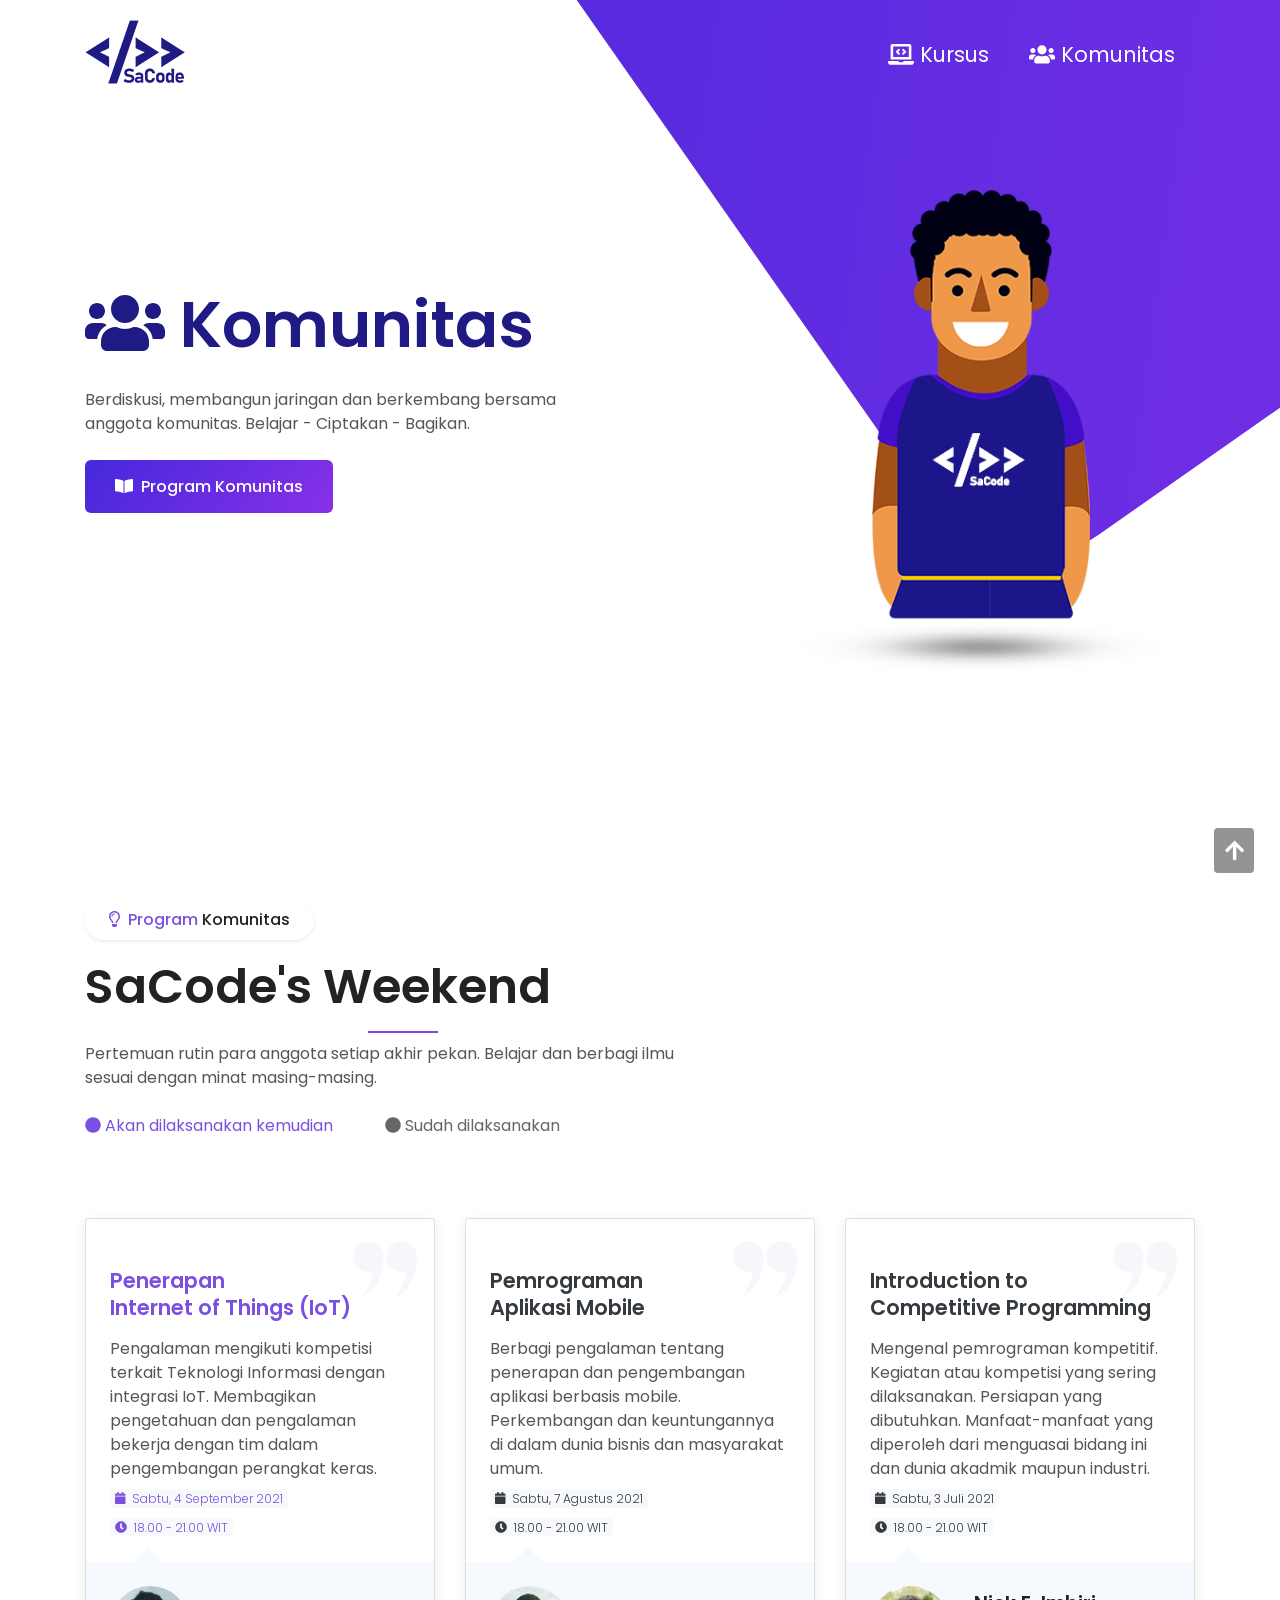
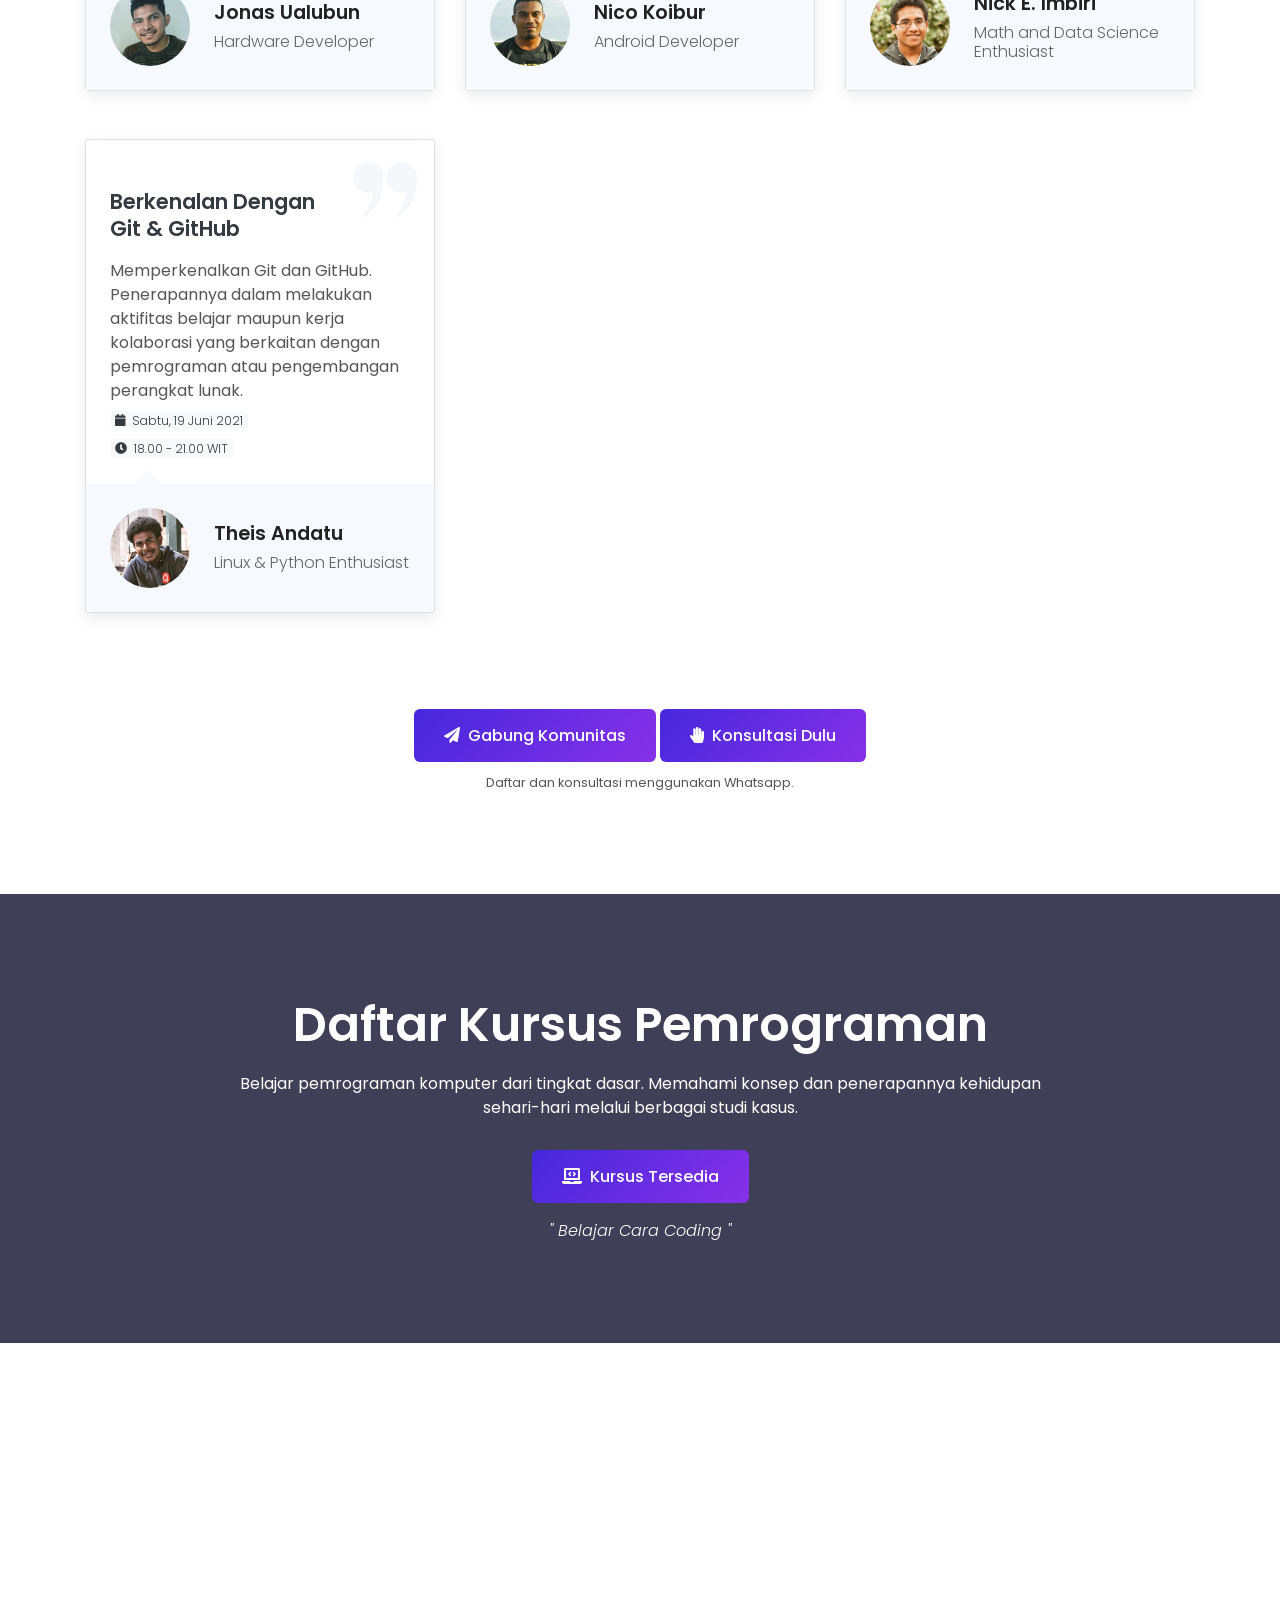
==== commit 87e2af21: "Update Page Komunitas Menambahkan info Penerapan Internet of Things (IoT) by Jonas Ualubun" ====
--- a/komunitas.html
+++ b/komunitas.html
@@ -133,20 +133,59 @@
                     </div>
                 </div>
                 <div class="row">
-                    <div class="col-12 col-md-6 col-lg-4 res-margin">
+                    <div class="col-12 col-md-6 col-lg-4 mb-5 res-margin">
                         <!-- Single Review -->
                         <div class="single-review card">
                             <!-- Card Top -->
                             <div class="card-top p-4">
-                                <h4 class="text-primary mt-4 mb-3">Pemrograman<br> Aplikasi Mobile</h4>
+                                <h4 class="text-primary mt-4 mb-3">Penerapan<br> Internet of Things (IoT)</h4>
+                                <!-- Review Text -->
+                                <div class="review-text">
+                                    <p>Pengalaman mengikuti kompetisi terkait Teknologi Informasi dengan integrasi IoT.
+                                        Membagikan pengetahuan dan pengalaman bekerja dengan tim
+                                        dalam pengembangan perangkat keras.</p>
+                                    <span class="badge badge-dark bg-light mt-2 fw-3 text-primary">
+                                        <i class="fas fa-calendar mr-1"></i> Sabtu, 4 September 2021
+                                    </span> <br>
+                                    <span class="badge badge-dark bg-light mt-2 fw-3 text-primary">
+                                        <i class="fas fa-clock mr-1"></i> 18.00 - 21.00 WIT
+                                    </span>
+                                </div>
+
+                                <!-- Quotation Icon -->
+                                <div class="quot-icon">
+                                    <img class="avatar-md" src="assets/img/icon/quote.png" alt="">
+                                </div>
+                            </div>
+                            <!-- Reviewer -->
+                            <div class="reviewer media bg-gray p-4">
+                                <!-- Reviewer Thumb -->
+                                <div class="reviewer-thumb">
+                                    <img class="avatar-lg radius-100"
+                                        src="assets/img/sacodesweekend/sacodesweekend-jonas.png" alt="">
+                                </div>
+                                <!-- Reviewer Media -->
+                                <div class="reviewer-meta media-body align-self-center ml-4">
+                                    <h5 class="reviewer-name color-primary mb-2">Jonas Ualubun</h5>
+                                    <h6 class="text-secondary fw-3">Hardware Developer</h6>
+                                </div>
+                            </div>
+                        </div>
+                    </div>
+                    <div class="col-12 col-md-6 col-lg-4 mb-5 res-margin">
+                        <!-- Single Review -->
+                        <div class="single-review card">
+                            <!-- Card Top -->
+                            <div class="card-top p-4">
+                                <h4 class="text-dark mt-4 mb-3">Pemrograman<br> Aplikasi Mobile</h4>
                                 <!-- Review Text -->
                                 <div class="review-text">
                                     <p>Berbagi pengalaman tentang penerapan dan pengembangan aplikasi berbasis mobile.
                                         Perkembangan dan keuntungannya di dalam dunia bisnis dan masyarakat umum.</p>
-                                    <span class="badge badge-dark bg-light mt-2 fw-3 text-primary">
+                                    <span class="badge badge-dark bg-light mt-2 fw-3 text-dark">
                                         <i class="fas fa-calendar mr-1"></i> Sabtu, 7 Agustus 2021
                                     </span> <br>
-                                    <span class="badge badge-dark bg-light mt-2 fw-3 text-primary">
+                                    <span class="badge badge-dark bg-light mt-2 fw-3 text-dark">
                                         <i class="fas fa-clock mr-1"></i> 18.00 - 21.00 WIT
                                     </span>
                                 </div>
@@ -171,7 +210,7 @@
                             </div>
                         </div>
                     </div>
-                    <div class="col-12 col-md-6 col-lg-4 res-margin">
+                    <div class="col-12 col-md-6 col-lg-4 mb-5 res-margin">
                         <!-- Single Review -->
                         <div class="single-review card">
                             <!-- Card Top -->
@@ -210,7 +249,7 @@
                             </div>
                         </div>
                     </div>
-                    <div class="col-12 col-md-6 col-lg-4 res-margin">
+                    <div class="col-12 col-md-6 col-lg-4 mb-5 res-margin">
                         <!-- Single Review -->
                         <div class="single-review card">
                             <!-- Card Top -->
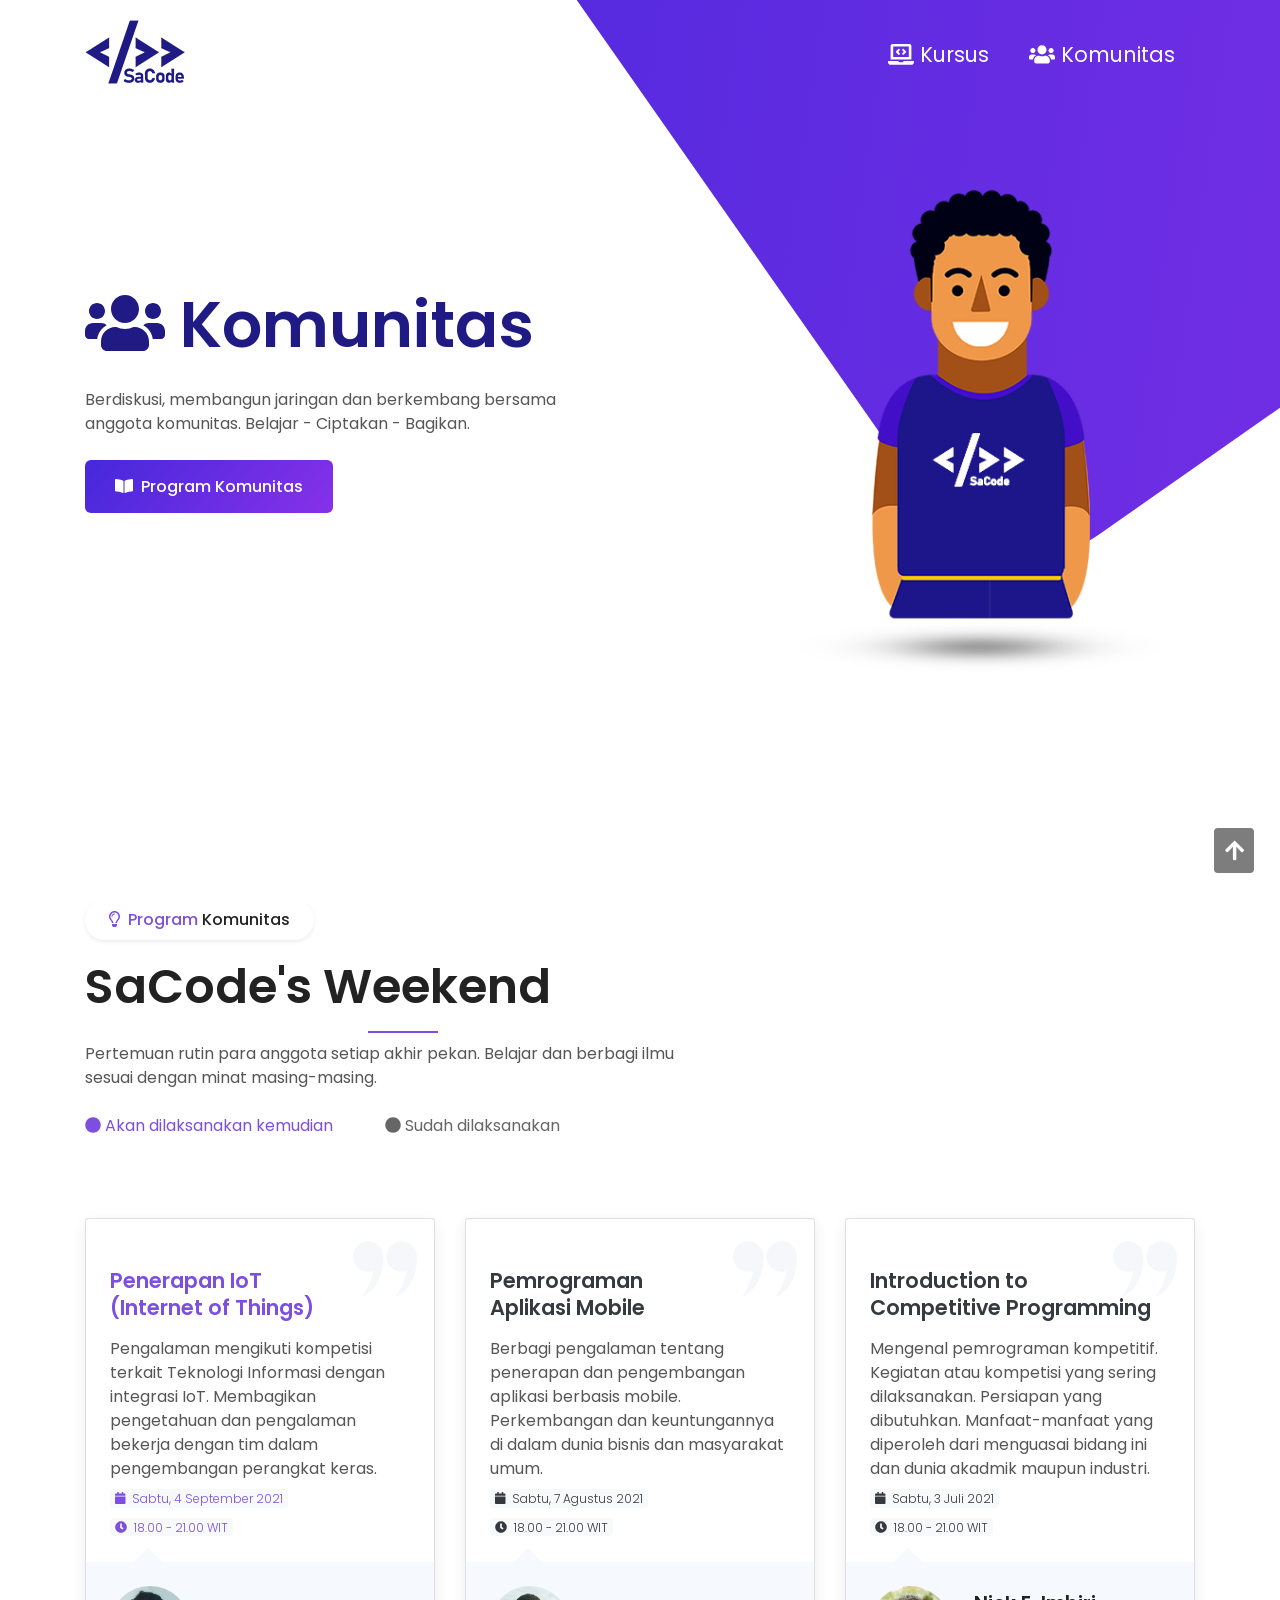
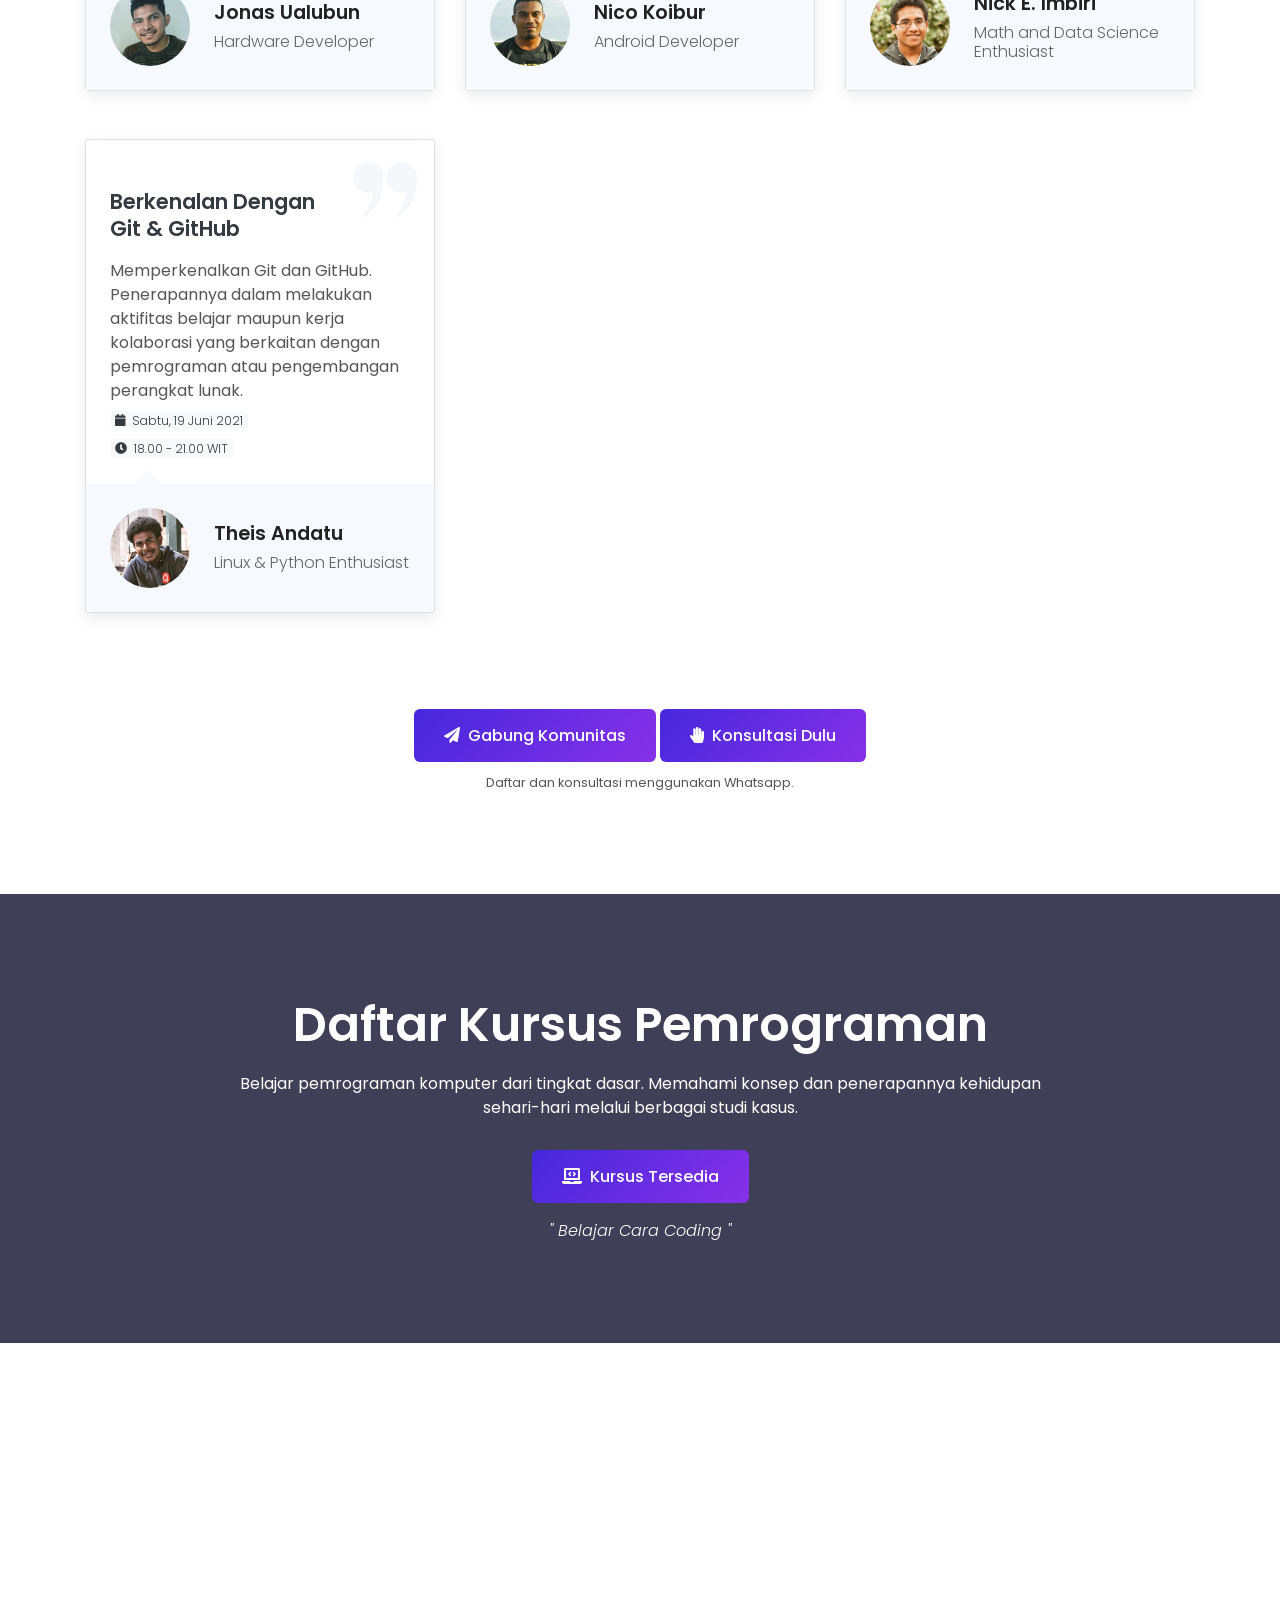
==== commit afca51e6: "update komunitas Penerapan IoT (Internet of Things)<" ====
--- a/komunitas.html
+++ b/komunitas.html
@@ -138,7 +138,7 @@
                         <div class="single-review card">
                             <!-- Card Top -->
                             <div class="card-top p-4">
-                                <h4 class="text-primary mt-4 mb-3">Penerapan<br> Internet of Things (IoT)</h4>
+                                <h4 class="text-primary mt-4 mb-3">Penerapan IoT<br> (Internet of Things)</h4>
                                 <!-- Review Text -->
                                 <div class="review-text">
                                     <p>Pengalaman mengikuti kompetisi terkait Teknologi Informasi dengan integrasi IoT.
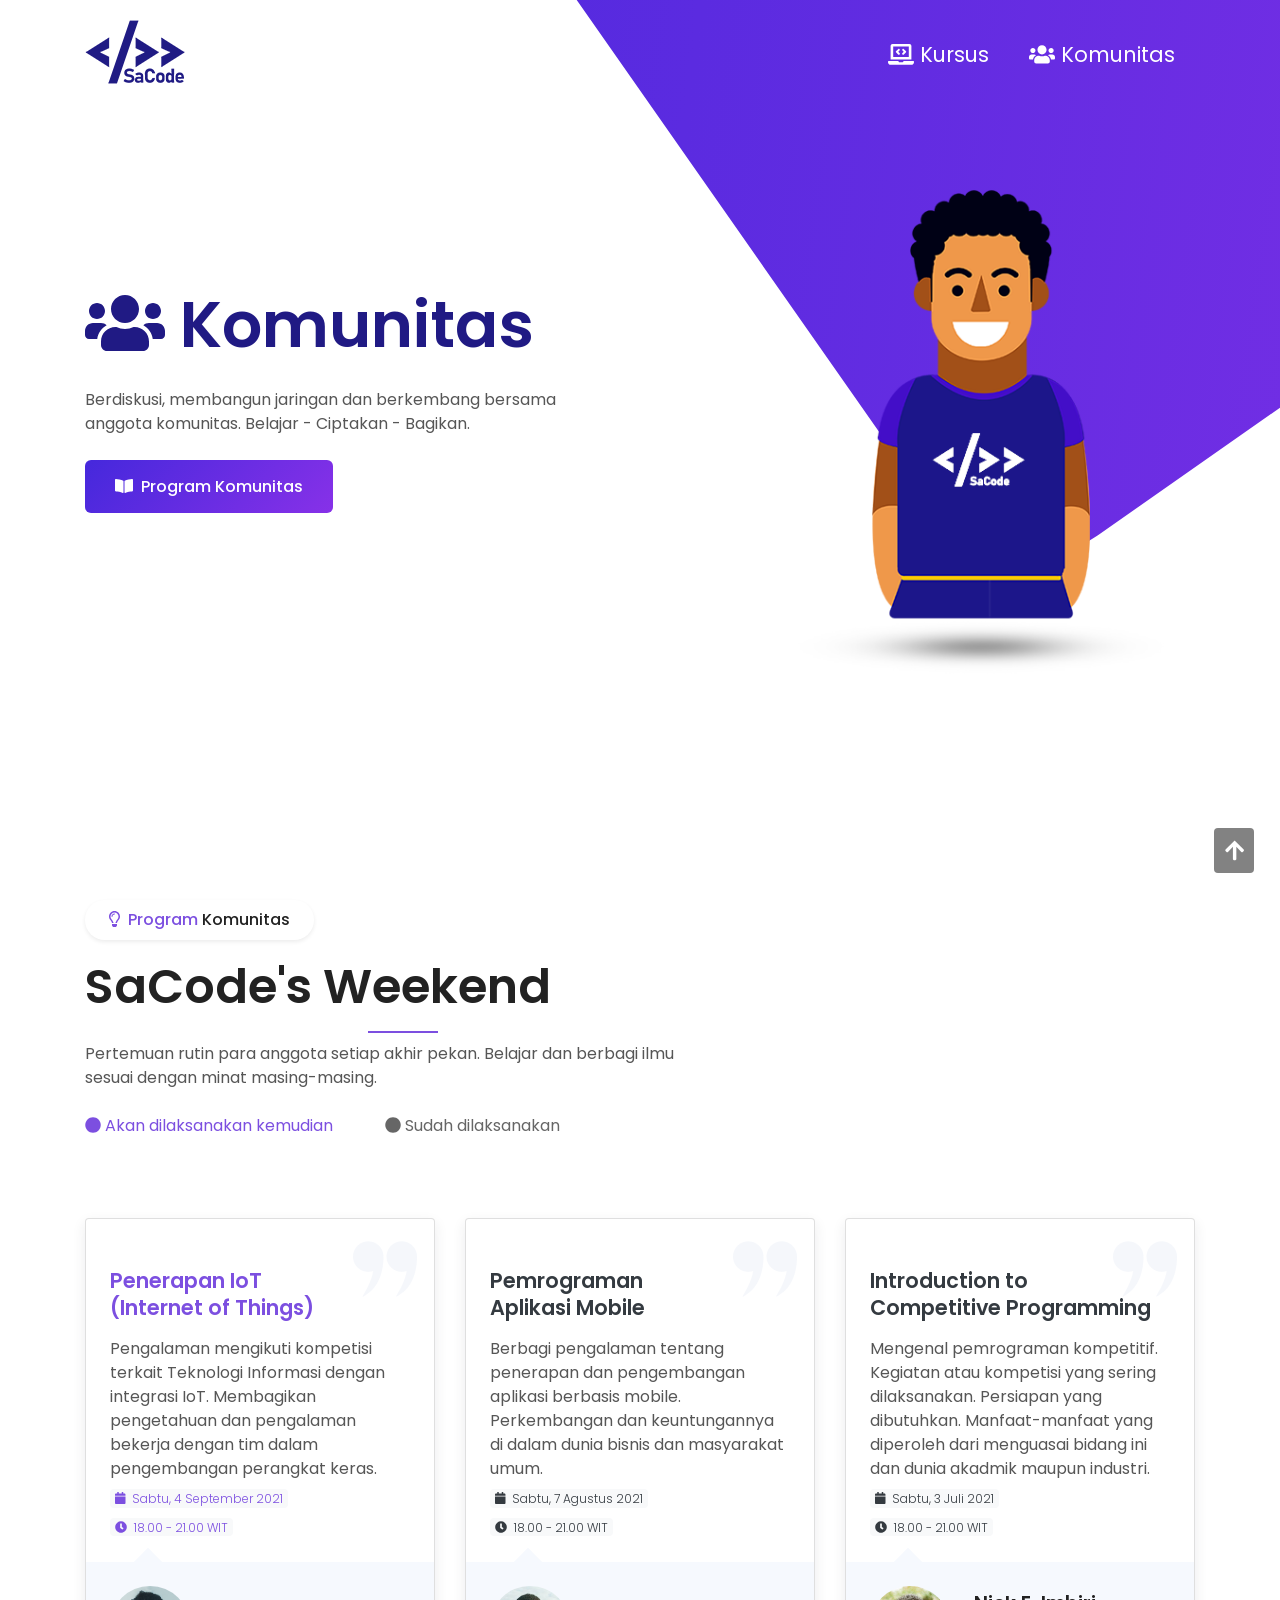
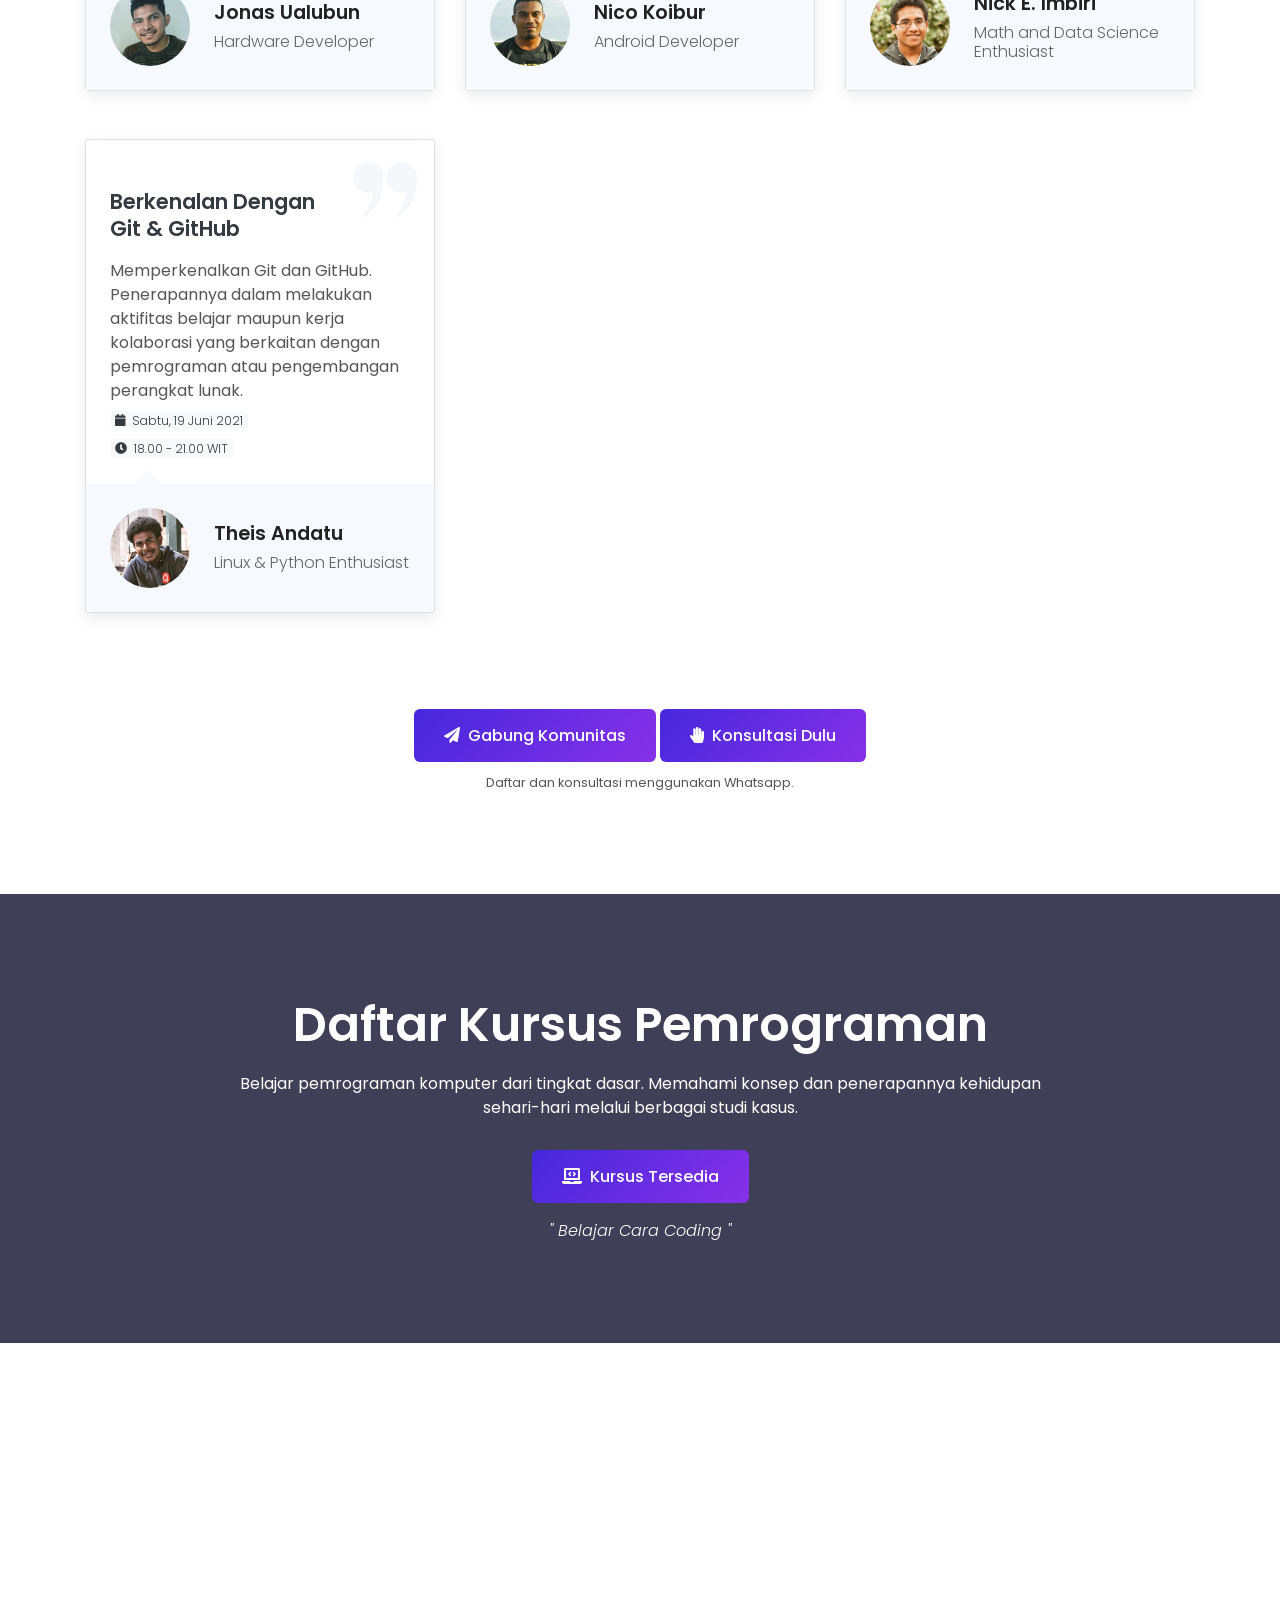
==== commit 88ad1da0: "Merge pull request #2 from sacode-papua/development add meta image" ====
--- a/komunitas.html
+++ b/komunitas.html
@@ -17,6 +17,7 @@
     anggota komunitas. Belajar - Ciptakan - Bagikan." />
     <meta property="og:url" content="https://sacode.web.id/komuntias" />
     <meta property="og:site_name" content="SaCode - Learn How To Code" />
+    <meta property="og:image" content="assets/img/logo/logo-sacode-blue.png" />
 
     <!-- Favicon  -->
     <link rel="icon" href="assets/img/favicon.png">
